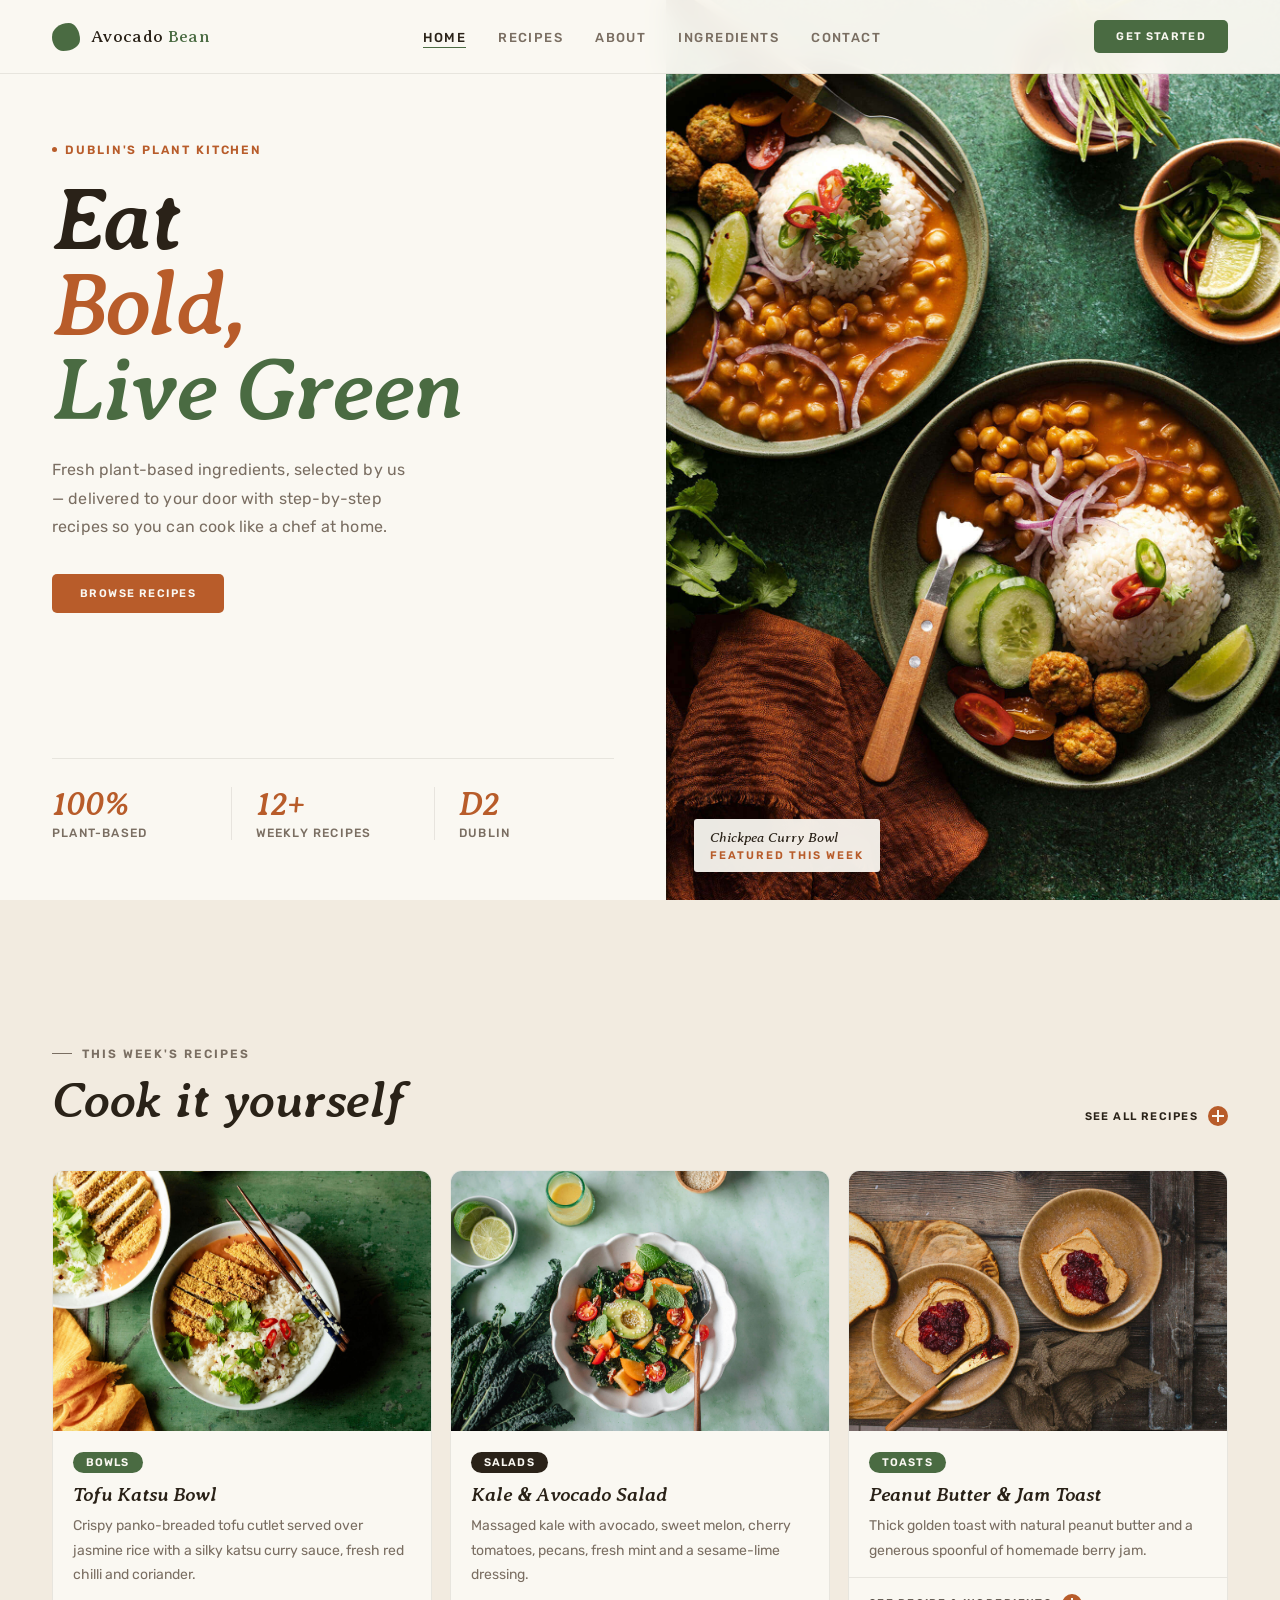
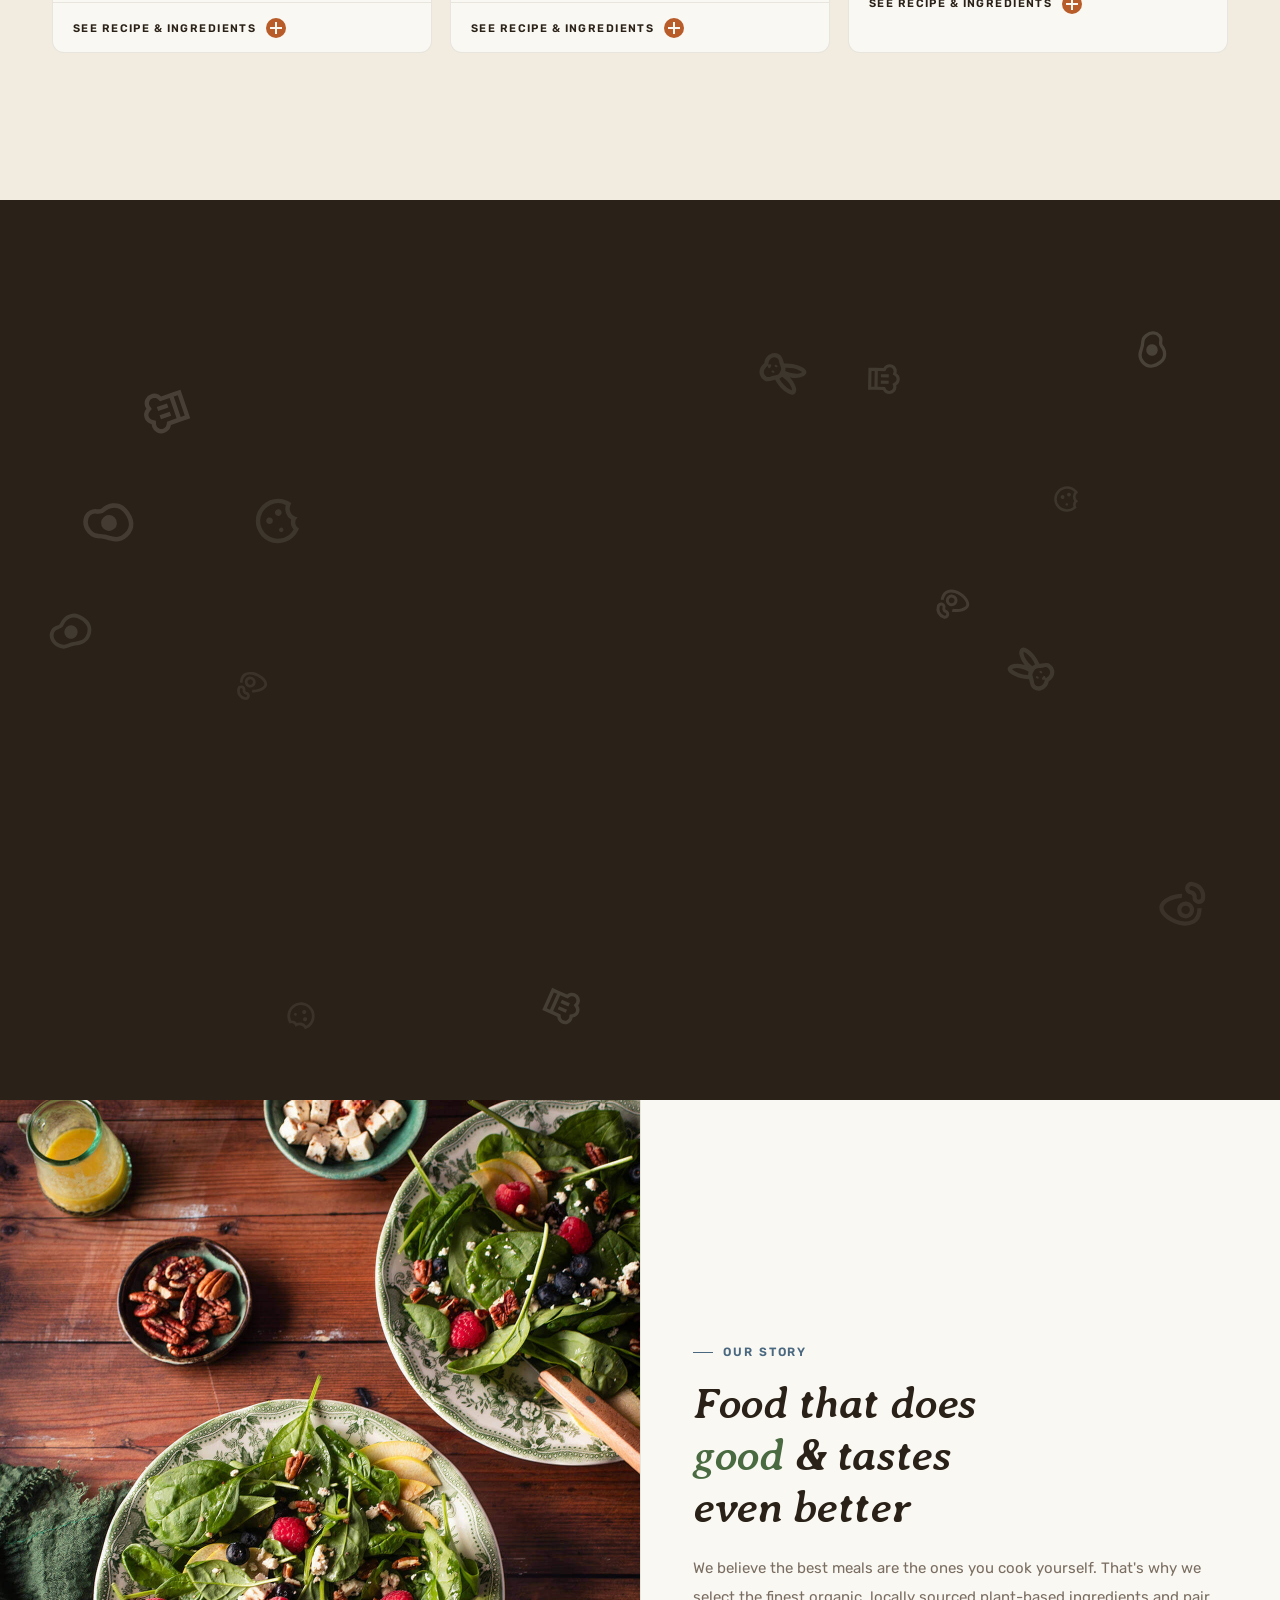
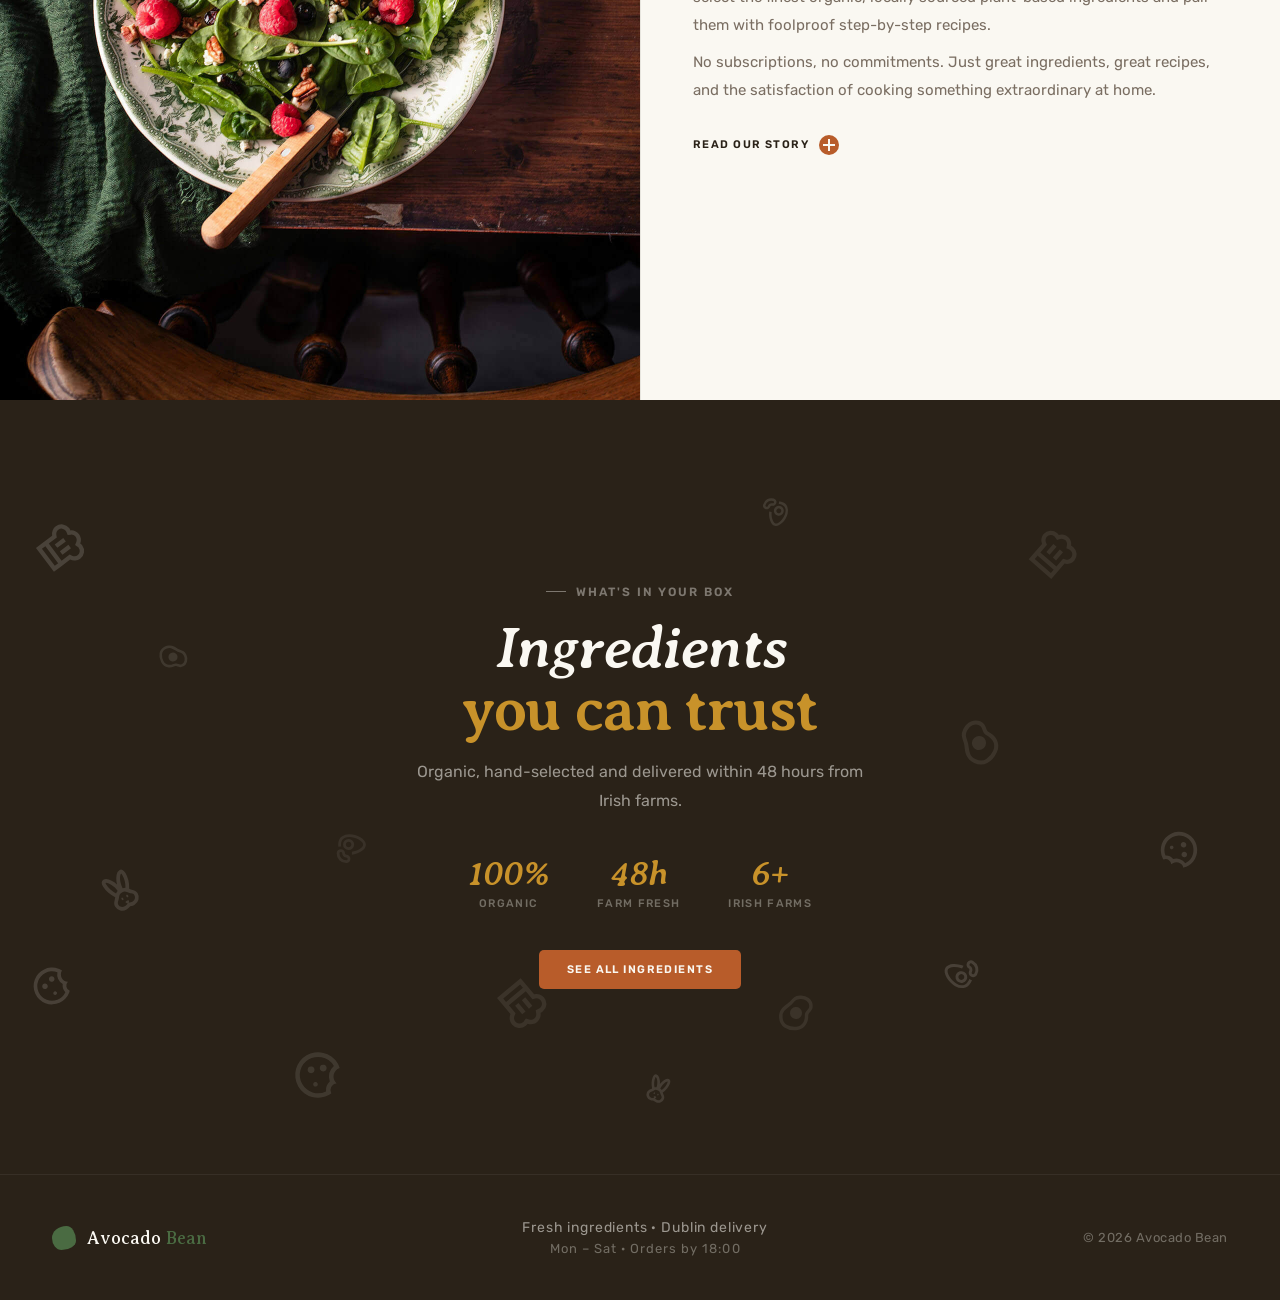
==== index.html @ 30b11cf3 "fix: streamline navigation links by removing button elements for a cleaner layout" ====
<!DOCTYPE html>
<html lang="en">

<head>
    <meta charset="UTF-8">
    <meta name="viewport" content="width=device-width, initial-scale=1.0">

    <!-- =====================================================
       SEO META TAGS
       These help search engines understand what the page is
       about and show the right information in search results.
  ====================================================== -->
    <title>Avocado Bean — Dublin's Plant-Based Kitchen</title>
    <meta name="description"
        content="Fresh plant-based ingredients selected by us, delivered to your door with step-by-step recipes. Cook like a chef at home. Dublin delivery.">
    <meta name="keywords"
        content="vegan ingredients Dublin, plant-based recipes, vegan food delivery Dublin, cook at home vegan">
    <meta name="author" content="Avocado Bean">

    <!-- Open Graph tags control how the page looks when shared on social media -->
    <meta property="og:title" content="Avocado Bean — Dublin's Plant-Based Kitchen">
    <meta property="og:description"
        content="Fresh plant-based ingredients delivered to your door with step-by-step recipes.">
    <meta property="og:image" content="images/ui/og-image.jpg">
    <meta property="og:type" content="website">

    <link rel="preconnect" href="https://fonts.googleapis.com">
    <link rel="preconnect" href="https://fonts.gstatic.com" crossorigin>
    <link
        href="https://fonts.googleapis.com/css2?family=Averia+Serif+Libre:ital,wght@0,300;0,400;0,700;1,300;1,400;1,700&family=Rubik:ital,wght@0,300..900;1,300..900&display=swap"
        rel="stylesheet" media="print" onload="this.media='all'">

    <!-- Link to our external stylesheet -->
    <link rel="stylesheet" href="css/style.css">
    <link rel="stylesheet" href="css/home.css">

    <!-- Favicon — the small icon shown in the browser tab -->
    <link rel="icon" href="images/ui/logo.svg" type="image/svg+xml">
</head>

<body>

    <!-- =====================================================
       NAVIGATION BAR
       position: fixed in CSS keeps it visible at all times.
       JavaScript adds the class "is-scrolled" when the user
       scrolls down, which makes it shrink slightly.
  ====================================================== -->
    <nav class="top-nav" id="main-nav">

        <!-- Logo: leaf icon + brand name -->
        <a href="index.html" class="site-logo" aria-label="Avocado Bean — go to homepage">
            <div class="logo-icon" aria-hidden="true"></div>
            <span class="logo-text">Avocado <span>Bean</span></span>
        </a>

        <!-- Main navigation links -->
        <ul class="nav-menu">
            <li><a href="index.html" class="current-page">Home</a></li>
            <li><a href="pages/recipes.html">Recipes</a></li>
            <li><a href="pages/about.html">About</a></li>
            <li><a href="pages/ingredients.html">Ingredients</a></li>
            <li><a href="pages/contact.html">Contact</a></li>
        </ul>

        <!-- Call-to-action button (desktop only) -->
        <a href="contact.html" class="nav-cta-button">Get Started</a>

        <!-- Hamburger (mobile only) -->
        <button class="nav-hamburger" id="nav-hamburger" aria-label="Toggle navigation" aria-expanded="false">
            <span></span>
            <span></span>
            <span></span>
        </button>

    </nav>


    <!-- =====================================================
       SCROLL DOTS INDICATOR
       Small dots on the right side of the screen showing


     =====================================================
       MAIN SCROLL CONTAINER
       scroll-snap-type in CSS makes each section snap into
       place when the user scrolls. JavaScript listens to
       scroll events on this element (not on window).
  ====================================================== -->
    <main class="page-scroller" id="page-scroller">


        <!-- ===================================================
         SECTION 1 — HERO
         First thing visitors see. Split into two columns:
         left = text content, right = food photograph.
    ==================================================== -->
        <section class="page-section" id="section-hero" aria-label="Hero">

            <!-- Hero two-column grid -->
            <div class="hero-wrapper">

                <!-- LEFT COLUMN — text content -->
                <div class="hero-content">
                    <div>
                        <!-- Small label above the heading -->
                        <p class="hero-eyebrow reveal">
                            <span class="hero-eyebrow-dot" aria-hidden="true"></span>
                            Dublin's Plant Kitchen
                        </p>

                        <!-- Main heading -->
                        <h1 class="hero-heading reveal reveal-delay-1">
                            Eat<br>
                            <span class="word-bold">Bold,</span><br>
                            <span class="word-green">Live Green</span>
                        </h1>

                        <!-- Short description -->
                        <p class="hero-description reveal reveal-delay-2">
                            Fresh plant-based ingredients, selected by us — delivered to your door
                            with step-by-step recipes so you can cook like a chef at home.
                        </p>

                        <!-- Action buttons -->
                        <div class="hero-buttons reveal reveal-delay-3">
                            <a href="recipes.html" class="main-button">Browse recipes</a>
                        </div>
                    </div>

                    <!-- Stats row at the bottom of the hero -->
                    <div class="hero-stats-row reveal reveal-delay-4">
                        <div class="stat-item">
                            <div class="stat-number">100%</div>
                            <div class="stat-label">Plant-based</div>
                        </div>
                        <div class="stat-item">
                            <div class="stat-number">12+</div>
                            <div class="stat-label">Weekly recipes</div>
                        </div>
                        <div class="stat-item">
                            <div class="stat-number">D2</div>
                            <div class="stat-label">Dublin</div>
                        </div>
                    </div>
                </div>

                <!-- RIGHT COLUMN — full-bleed food photo -->
                <div class="hero-photo" aria-hidden="true">
                    <div class="hero-photo-badge">
                        <div class="hero-photo-badge-title">Chickpea Curry Bowl</div>
                        <div class="hero-photo-badge-subtitle">Featured this week</div>
                    </div>
                </div>

            </div>
        </section>


        <!-- ===================================================
         SECTION 2 — RECIPES PREVIEW
    ==================================================== -->
        <section class="page-section" id="section-recipes" aria-label="Recipe previews">
            <div class="recipes-section">

                <div class="recipes-header">
                    <div>
                        <p class="section-label reveal">This week's recipes</p>
                        <h2 class="section-heading reveal reveal-delay-1">Cook it yourself</h2>
                    </div>
                    <a href="pages/recipes.html" class="view-all-link reveal">See all recipes</a>
                </div>

                <div class="recipes-grid">

                    <article class="recipe-card reveal reveal-delay-1">
                        <div class="recipe-card-photo">
                            <img src="images/dishes/img-tofu-katsu.jpg"
                                alt="Tofu katsu with crispy breading, jasmine rice and chilli" loading="lazy">
                        </div>
                        <div class="recipe-card-body">
                            <span class="category-pill green-pill">Bowls</span>
                            <h3 class="recipe-card-title">Tofu Katsu Bowl</h3>
                            <p class="recipe-card-description">Crispy panko-breaded tofu cutlet served over jasmine rice
                                with a silky katsu curry sauce, fresh red chilli and coriander.</p>
                        </div>
                        <div class="recipe-card-footer">
                            <a href="pages/recipes.html" class="see-recipe-link">See recipe &amp; ingredients</a>
                        </div>
                    </article>

                    <article class="recipe-card reveal reveal-delay-2">
                        <div class="recipe-card-photo">
                            <img src="images/dishes/img-kale-avocado-salad.jpg"
                                alt="Kale and avocado salad with cherry tomatoes and lemon vinaigrette" loading="lazy">
                        </div>
                        <div class="recipe-card-body">
                            <span class="category-pill dark-pill">Salads</span>
                            <h3 class="recipe-card-title">Kale & Avocado Salad</h3>
                            <p class="recipe-card-description">Massaged kale with avocado, sweet melon, cherry tomatoes,
                                pecans, fresh mint and a sesame-lime dressing.</p>
                        </div>
                        <div class="recipe-card-footer">
                            <a href="pages/recipes.html" class="see-recipe-link">See recipe &amp; ingredients</a>
                        </div>
                    </article>

                    <article class="recipe-card reveal reveal-delay-3">
                        <div class="recipe-card-photo">
                            <img src="images/dishes/img-peanut-butter-jam-toast.jpg"
                                alt="Peanut butter and jam toast with sliced bananas" loading="lazy">
                        </div>
                        <div class="recipe-card-body">
                            <span class="category-pill green-pill">Toasts</span>
                            <h3 class="recipe-card-title">Peanut Butter & Jam Toast</h3>
                            <p class="recipe-card-description">Thick golden toast with natural peanut butter and a
                                generous spoonful of homemade berry jam.</p>
                        </div>
                        <div class="recipe-card-footer">
                            <a href="pages/recipes.html" class="see-recipe-link">See recipe &amp; ingredients</a>
                        </div>
                    </article>

                </div>
            </div>
        </section>


        <!-- ===================================================
         SECTION 3 — PHILOSOPHY
    ==================================================== -->
        <section class="page-section" id="section-philosophy" aria-label="Our philosophy">
            <div class="philosophy-section">
                <div class="philosophy-inner">

                    <div>
                        <p class="philosophy-label reveal">Our philosophy</p>
                        <h2 class="philosophy-heading reveal reveal-delay-1">
                            Good food starts with a single <em>belief:</em> flavour comes first.
                        </h2>
                    </div>

                    <div class="philosophy-items">
                        <div class="philosophy-item reveal reveal-delay-1">
                            <p class="philosophy-item-number">01</p>
                            <p class="philosophy-item-title">Taste above all</p>
                            <p class="philosophy-item-text">Every recipe we create is tested until it earns a place on
                                the menu. Plant-based or not, if it doesn't taste exceptional, it doesn't ship.</p>
                        </div>
                        <div class="philosophy-item reveal reveal-delay-2">
                            <p class="philosophy-item-number">02</p>
                            <p class="philosophy-item-title">Rooted in Ireland</p>
                            <p class="philosophy-item-text">We source from Irish suppliers and deliver ingredients
                                pre-measured to your door. Less travel, less waste, better quality in every box.</p>
                        </div>
                        <div class="philosophy-item reveal reveal-delay-3">
                            <p class="philosophy-item-number">03</p>
                            <p class="philosophy-item-title">Made for real kitchens</p>
                            <p class="philosophy-item-text">Our recipes are written for home cooks, not chefs. Clear
                                steps, everyday equipment — dinner on the table in under 30 minutes.</p>
                        </div>
                    </div>

                </div>
            </div>
        </section>


        <!-- ===================================================
         SECTION 4 — ABOUT
    ==================================================== -->
        <section class="page-section" id="section-about" aria-label="About us">
            <div class="story-preview-section">
                <div class="story-preview-photo" role="img" aria-label="Our story — fresh plant-based ingredients">
                </div>
                <div class="story-preview-text">
                    <p class="story-preview-label reveal">Our story</p>
                    <h2 class="story-preview-heading reveal reveal-delay-1">
                        Food that does<br>
                        <span>good</span> &amp; tastes<br>
                        even better
                    </h2>
                    <p class="story-preview-paragraph reveal reveal-delay-2">
                        We believe the best meals are the ones you cook yourself. That's why we select
                        the finest organic, locally sourced plant-based ingredients and pair them with
                        foolproof step-by-step recipes.
                    </p>
                    <p class="story-preview-paragraph reveal reveal-delay-3">
                        No subscriptions, no commitments. Just great ingredients, great recipes,
                        and the satisfaction of cooking something extraordinary at home.
                    </p>
                    <a href="pages/about.html" class="story-preview-link reveal reveal-delay-4">
                        Read our story
                    </a>
                </div>
            </div>
        </section>


        <!-- ===================================================
         SECTION 5 — INGREDIENTS PREVIEW + FOOTER
    ==================================================== -->
        <section class="page-section" id="section-ingredients" aria-label="Our ingredients">
            <div class="ingredients-cta-preview">

                <div class="ingredients-cta-inner">

                    <!-- Heading block -->
                    <div class="ingredients-cta-heading-block">
                        <p class="ingredients-cta-label">What's in your box</p>
                        <h2 class="ingredients-cta-heading">Ingredients<br><em>you can trust</em></h2>
                        <p class="ingredients-cta-description">
                            Organic, hand-selected and delivered within 48 hours from Irish farms.
                        </p>
                    </div>

                    <!-- Stats row -->
                    <div class="ingredients-cta-stats">
                        <div class="ingredients-stat">
                            <span class="ingredients-stat-number">100%</span>
                            <span class="ingredients-stat-label">Organic</span>
                        </div>
                        <div class="ingredients-stat">
                            <span class="ingredients-stat-number">48h</span>
                            <span class="ingredients-stat-label">Farm fresh</span>
                        </div>
                        <div class="ingredients-stat">
                            <span class="ingredients-stat-number">6+</span>
                            <span class="ingredients-stat-label">Irish farms</span>
                        </div>
                    </div>

                    <!-- CTA -->
                    <a href="pages/ingredients.html" class="main-button">See all ingredients</a>

                </div>

            </div>

            <footer class="site-footer">
                <div class="footer-logo-wrap">
                    <div class="footer-logo-icon" aria-hidden="true"></div>
                    <span class="footer-logo-text">Avocado <span>Bean</span></span>
                </div>
                <div class="footer-middle">
                    <p class="footer-address">Fresh ingredients · Dublin delivery</p>
                    <p class="footer-hours">Mon – Sat · Orders by 18:00</p>
                </div>
                <div class="footer-right">
                    <p class="footer-copyright">© 2026 Avocado Bean</p>
                </div>
            </footer>

        </section>

    </main><!-- end page-scroller -->

    <!-- JavaScript file — placed at end of body so HTML loads first -->
    <script src="js/main.js"></script>

</body>

</html>
---- css/style.css ----
/* =============================================================
   AVOCADO BEAN — style.css
   Global styles shared across ALL pages.
   Includes: fonts, variables, reset, nav, footer, buttons,
   pills, reveal animations, and shared responsive rules.
   ============================================================= */

/* =============================================================
   FONTS
   - Averia Serif Libre: headings and titles
   - Rubik: body text, nav links, buttons
   ============================================================= */


/* =============================================================
   COLOUR PALETTE
   ============================================================= */
:root {
  --orange: #b85c2a;
  --green: #4a6b42;
  --yellow: #c8922a;
  --blue: #4a6880;
  --cream: #f2ebe0;
  --white: #faf8f2;
  --dark: #2a2218;
  --grey: #7a6e62;
  --line-colour: rgba(42, 34, 24, 0.09);
  --card-shadow: 0 20px 60px rgba(42, 34, 24, 0.10);
}

/* =============================================================
   RESET
   ============================================================= */
*,
*::before,
*::after {
  margin: 0;
  padding: 0;
  box-sizing: border-box;
}

html {
  scroll-behavior: smooth;
  overflow-x: hidden;
}

body {
  font-family: 'Rubik', sans-serif;
  font-weight: 400;
  background: var(--cream);
  color: var(--dark);
  -webkit-font-smoothing: antialiased;
  overflow-x: hidden;
}

img {
  display: block;
  max-width: 100%;
}

a {
  text-decoration: none;
  color: inherit;
}

button {
  cursor: pointer;
  font-family: 'Rubik', sans-serif;
}

/* =============================================================
   PAGE SCROLLER — used by index.html scroll-snap layout
   ============================================================= */
.page-scroller {
  overflow-y: auto;
  scroll-behavior: smooth;
}

.page-section {
  min-height: 100vh;
  display: flex;
  flex-direction: column;
  position: relative;
}


/* =============================================================
   NAVIGATION BAR
   ============================================================= */
.nav-hamburger {
  display: none;
}

.top-nav {
  position: fixed;
  top: 0;
  left: 0;
  right: 0;
  z-index: 1000;
  display: flex;
  justify-content: space-between;
  align-items: center;
  padding: 20px 52px;
  background: rgba(250, 248, 242, 0.95);
  backdrop-filter: blur(12px);
  -webkit-backdrop-filter: blur(12px);
  border-bottom: 1px solid var(--line-colour);
  transition: padding 0.3s ease, box-shadow 0.3s ease;
}

.top-nav.is-scrolled {
  padding: 14px 52px;
  box-shadow: 0 2px 24px rgba(42, 34, 24, 0.07);
}

.site-logo {
  display: flex;
  align-items: center;
  gap: 11px;
}

.logo-icon {
  width: 28px;
  height: 28px;
  background: var(--green);
  border-radius: 60% 40% 60% 40% / 50% 60% 40% 50%;
  flex-shrink: 0;
  transition: transform 0.3s ease;
}

.site-logo:hover .logo-icon {
  transform: rotate(-8deg) scale(1.05);
}

.logo-text {
  font-family: 'Averia Serif Libre', serif;
  font-size: 17px;
  font-weight: 400;
  color: var(--dark);
  letter-spacing: 0.02em;
}

.logo-text span {
  color: var(--green);
}

.nav-menu {
  display: flex;
  gap: 32px;
  list-style: none;
}

.nav-menu a {
  font-size: 13px;
  letter-spacing: 0.11em;
  text-transform: uppercase;
  color: var(--grey);
  font-weight: 500;
  transition: color 0.2s;
  position: relative;
}

.nav-menu a::after {
  content: '';
  position: absolute;
  bottom: -3px;
  left: 0;
  right: 0;
  height: 1px;
  background: var(--green);
  transform: scaleX(0);
  transition: transform 0.25s ease;
}

.nav-menu a:hover {
  color: var(--dark);
}

.nav-menu a:hover::after,
.nav-menu a.current-page::after {
  transform: scaleX(1);
}

.nav-menu a.current-page {
  color: var(--dark);
}

.nav-cta-button {
  font-size: 11px;
  letter-spacing: 0.12em;
  text-transform: uppercase;
  padding: 10px 22px;
  background: var(--green);
  color: var(--white);
  border: none;
  border-radius: 5px;
  font-weight: 600;
  transition: background 0.2s, transform 0.15s;
}

.nav-cta-button:hover {
  background: var(--orange);
  transform: translateY(-1px);
}

/* =============================================================
   SHARED SECTION HEADING STYLES
   ============================================================= */
.section-label {
  font-size: 12px;
  letter-spacing: 0.16em;
  text-transform: uppercase;
  color: var(--grey);
  font-weight: 600;
  margin-bottom: 12px;
  display: flex;
  align-items: center;
  gap: 10px;
}

.section-label::before {
  content: '';
  display: block;
  width: 20px;
  height: 1px;
  background: var(--grey);
}

.section-heading {
  font-family: 'Averia Serif Libre', serif;
  font-style: italic;
  font-weight: 700;
  font-size: clamp(36px, 4vw, 52px);
  color: var(--dark);
  line-height: 1.05;
  letter-spacing: -0.01em;
}

/* =============================================================
   CATEGORY PILLS / BADGES
   ============================================================= */
.category-pill {
  display: inline-block;
  font-size: 11px;
  letter-spacing: 0.10em;
  text-transform: uppercase;
  color: var(--white);
  padding: 4px 13px;
  border-radius: 20px;
  font-weight: 600;
}

.green-pill {
  background: var(--green);
}

.orange-pill {
  background: var(--orange);
}

.yellow-pill {
  background: var(--yellow);
}

.blue-pill {
  background: var(--blue);
}

.dark-pill {
  background: var(--dark);
}

/* =============================================================
   BUTTONS
   ============================================================= */
.main-button {
  padding: 13px 28px;
  background: var(--orange);
  color: var(--white);
  font-size: 11px;
  letter-spacing: 0.13em;
  text-transform: uppercase;
  border: none;
  border-radius: 5px;
  font-weight: 600;
  display: inline-block;
  transition: background 0.2s, transform 0.15s;
}

.main-button:hover {
  background: #9e4a1e;
  transform: translateY(-1px);
}

.outline-button {
  padding: 12px 24px;
  background: transparent;
  color: var(--white);
  font-size: 11px;
  letter-spacing: 0.13em;
  text-transform: uppercase;
  border: 1.5px solid rgba(250, 248, 242, 0.7);
  border-radius: 5px;
  font-weight: 600;
  display: inline-block;
  transition: all 0.2s;
}

.outline-button:hover {
  background: rgba(250, 248, 242, 0.12);
  border-color: var(--white);
}

/* =============================================================
   FOOTER
   ============================================================= */
.site-footer {
  background: var(--dark);
  color: var(--white);
  padding: 44px 52px;
  display: flex;
  justify-content: space-between;
  align-items: center;
  border-top: 1px solid rgba(250, 248, 242, 0.06);
}

.footer-logo-wrap {
  display: flex;
  align-items: center;
  gap: 11px;
}

.footer-logo-icon {
  width: 24px;
  height: 24px;
  background: var(--green);
  border-radius: 60% 40% 60% 40% / 50% 60% 40% 50%;
  flex-shrink: 0;
}

.footer-logo-text {
  font-family: 'Averia Serif Libre', serif;
  font-size: 18px;
  font-weight: 400;
  color: var(--white);
}

.footer-logo-text span {
  color: var(--green);
}

.footer-middle {
  text-align: center;
}

.footer-address {
  font-size: 14px;
  color: rgba(250, 248, 242, 0.55);
  letter-spacing: 0.06em;
  margin-bottom: 5px;
}

.footer-hours {
  font-size: 13px;
  color: rgba(250, 248, 242, 0.35);
  letter-spacing: 0.08em;
}

.footer-right {
  text-align: right;
}

.footer-copyright {
  font-size: 13px;
  color: rgba(250, 248, 242, 0.35);
  letter-spacing: 0.04em;
}


/* =============================================================
   REVEAL ANIMATIONS
   ============================================================= */
.reveal {
  opacity: 0;
  transform: translateY(30px);
  transition: opacity 0.7s ease,
    transform 0.7s cubic-bezier(0.25, 0.46, 0.45, 0.94);
}

.reveal.is-visible {
  opacity: 1;
  transform: translateY(0);
}

.reveal-delay-1 {
  transition-delay: 0.1s;
}

.reveal-delay-2 {
  transition-delay: 0.2s;
}

.reveal-delay-3 {
  transition-delay: 0.3s;
}

.reveal-delay-4 {
  transition-delay: 0.4s;
}

/* =============================================================
   RESPONSIVE — MOBILE (shared rules)
   ============================================================= */
@media (max-width: 900px) {

  .top-nav {
    padding: 16px 24px;
  }

  .nav-menu {
    display: none;
  }

  .nav-cta-button {
    display: none;
  }

  .nav-hamburger {
    display: flex;
    flex-direction: column;
    gap: 5px;
    cursor: pointer;
    background: none;
    border: none;
    padding: 4px;
  }

  .nav-hamburger span {
    display: block;
    width: 22px;
    height: 2px;
    background: var(--dark);
    border-radius: 2px;
    transition: all 0.25s ease;
  }

  .nav-hamburger.is-open span:nth-child(1) {
    transform: rotate(45deg) translate(5px, 5px);
  }

  .nav-hamburger.is-open span:nth-child(2) {
    opacity: 0;
  }

  .nav-hamburger.is-open span:nth-child(3) {
    transform: rotate(-45deg) translate(5px, -5px);
  }

  .nav-menu.is-open {
    display: flex;
    flex-direction: column;
    position: fixed;
    top: 57px;
    left: 0;
    right: 0;
    background: rgba(250, 248, 242, 0.98);
    backdrop-filter: blur(12px);
    padding: 16px 24px 24px;
    gap: 4px;
    border-bottom: 1px solid var(--line-colour);
    z-index: 999;
  }

  .nav-menu.is-open a {
    font-size: 14px;
    padding: 12px 0;
    border-bottom: 1px solid var(--line-colour);
    display: block;
  }

  .nav-menu.is-open li:last-child a {
    border-bottom: none;
  }

  .site-footer {
    flex-direction: column;
    gap: 24px;
    text-align: center;
    padding: 36px 24px;
  }
}
---- css/home.css ----
/* =============================================================
   AVOCADO BEAN — home.css
   Styles specific to index.html only.
   Requires: css/style.css
   ============================================================= */


/* =============================================================
   HERO SECTION
   ============================================================= */
.hero-wrapper {
  display: grid;
  grid-template-columns: 52% 48%;
  flex: 1;
  background: var(--white);
}

.hero-content {
  padding: calc(68px + 69px) 52px 60px;
  display: flex;
  flex-direction: column;
  justify-content: space-between;
}

.hero-eyebrow {
  display: inline-flex;
  align-items: center;
  gap: 8px;
  font-size: 12px;
  letter-spacing: 0.16em;
  text-transform: uppercase;
  color: var(--orange);
  font-weight: 600;
}

.hero-eyebrow-dot {
  width: 5px;
  height: 5px;
  border-radius: 50%;
  background: var(--orange);
  flex-shrink: 0;
}

.hero-heading {
  font-family: 'Averia Serif Libre', serif;
  font-style: italic;
  font-size: clamp(56px, 7vw, 92px);
  line-height: 0.95;
  color: var(--dark);
  font-weight: 700;
  margin-top: 20px;
  letter-spacing: -0.02em;
}

.hero-heading .word-bold {
  color: var(--orange);
}

.hero-heading .word-green {
  color: var(--green);
}

.hero-description {
  font-size: 16px;
  line-height: 1.8;
  color: var(--grey);
  font-weight: 400;
  max-width: 360px;
  margin-top: 24px;
  letter-spacing: 0.01em;
}

.hero-buttons {
  display: flex;
  gap: 16px;
  align-items: center;
  margin-top: 32px;
}

.hero-stats-row {
  display: flex;
  border-top: 1px solid var(--line-colour);
  margin-top: 40px;
  padding-top: 28px;
}

.stat-item {
  flex: 1;
}

.stat-item:not(:last-child) {
  padding-right: 24px;
  border-right: 1px solid var(--line-colour);
}

.stat-item:not(:first-child) {
  padding-left: 24px;
}

.stat-number {
  font-family: 'Averia Serif Libre', serif;
  font-style: italic;
  font-size: 34px;
  color: var(--orange);
  line-height: 1;
  font-weight: 700;
}

.stat-label {
  font-size: 12px;
  letter-spacing: 0.10em;
  text-transform: uppercase;
  color: var(--grey);
  margin-top: 5px;
  font-weight: 500;
}

.hero-photo {
  background: url('../images/dishes/img-hero.jpg') center / cover;
  position: relative;
}

.hero-photo-badge {
  position: absolute;
  bottom: 28px;
  left: 28px;
  background: rgba(250, 248, 242, 0.94);
  backdrop-filter: blur(8px);
  padding: 10px 16px;
  border-radius: 3px;
}

.hero-photo-badge-title {
  font-family: 'Averia Serif Libre', serif;
  font-style: italic;
  font-size: 14px;
  color: var(--dark);
  font-weight: 400;
}

.hero-photo-badge-subtitle {
  font-size: 11px;
  letter-spacing: 0.18em;
  text-transform: uppercase;
  color: var(--orange);
  margin-top: 3px;
  font-weight: 600;
}


/* =============================================================
   RECIPES PREVIEW SECTION
   ============================================================= */
.recipes-section {
  background: var(--cream);
  flex: 1;
  display: flex;
  flex-direction: column;
  justify-content: center;
  padding: 80px 52px;
}

.recipes-header {
  display: flex;
  justify-content: space-between;
  align-items: flex-end;
  margin-bottom: 44px;
}

.view-all-link {
  font-size: 11px;
  letter-spacing: 0.13em;
  text-transform: uppercase;
  color: var(--dark);
  font-weight: 600;
  text-decoration: none;
  display: inline-flex;
  align-items: center;
  gap: 10px;
  transition: color 0.2s;
}

.view-all-link::after {
  content: '';
  display: inline-block;
  width: 20px;
  height: 20px;
  flex-shrink: 0;
  border-radius: 50%;
  background-color: var(--orange);
  background-image: url("data:image/svg+xml,%3Csvg xmlns='http://www.w3.org/2000/svg' viewBox='0 0 20 20'%3E%3Crect x='9' y='4' width='2' height='12' fill='%23faf8f2'/%3E%3Crect x='4' y='9' width='12' height='2' fill='%23faf8f2'/%3E%3C/svg%3E");
  background-size: contain;
  background-repeat: no-repeat;
  transition: transform 0.2s ease;
}

.view-all-link:hover::after {
  transform: rotate(90deg) scale(1.1);
}

.recipes-grid {
  display: grid;
  grid-template-columns: repeat(3, 1fr);
  gap: 18px;
}

.recipe-card {
  background: var(--white);
  border-radius: 12px;
  overflow: hidden;
  cursor: pointer;
  border: 1px solid var(--line-colour);
}


.recipe-card-photo {
  height: 260px;
  overflow: hidden;
}

.recipe-card-photo img {
  width: 100%;
  height: 100%;
  object-fit: cover;
  object-position: center;
}


.recipe-card-body {
  padding: 20px 20px 0;
}

.recipe-card-title {
  font-family: 'Averia Serif Libre', serif;
  font-style: italic;
  font-size: 20px;
  color: var(--dark);
  margin: 10px 0 7px;
  line-height: 1.2;
  font-weight: 700;
}

.recipe-card-description {
  font-size: 14px;
  line-height: 1.75;
  color: var(--grey);
  font-weight: 400;
}

.recipe-card-footer {
  padding: 14px 20px;
  margin-top: 14px;
  border-top: 1px solid var(--line-colour);
}

.see-recipe-link {
  font-size: 11px;
  letter-spacing: 0.13em;
  text-transform: uppercase;
  color: var(--dark);
  font-weight: 600;
  text-decoration: none;
  display: inline-flex;
  align-items: center;
  gap: 10px;
  transition: color 0.2s;
}

.see-recipe-link::after {
  content: '';
  display: inline-block;
  width: 20px;
  height: 20px;
  flex-shrink: 0;
  border-radius: 50%;
  background-color: var(--orange);
  background-image: url("data:image/svg+xml,%3Csvg xmlns='http://www.w3.org/2000/svg' viewBox='0 0 20 20'%3E%3Crect x='9' y='4' width='2' height='12' fill='%23faf8f2'/%3E%3Crect x='4' y='9' width='12' height='2' fill='%23faf8f2'/%3E%3C/svg%3E");
  background-size: contain;
  background-repeat: no-repeat;
  transition: transform 0.2s ease;
}

.see-recipe-link:hover::after {
  transform: rotate(90deg) scale(1.1);
}


/* =============================================================
   PHILOSOPHY SECTION
   ============================================================= */
.philosophy-section {
  background: var(--dark);
  flex: 1;
  display: flex;
  align-items: center;
  padding: 80px 52px;
  position: relative;
  isolation: isolate;
}

.philosophy-inner {
  display: grid;
  grid-template-columns: 1fr 1fr;
  gap: 80px;
  align-items: center;
  width: 100%;
  position: relative;
  z-index: 1;
}

.philosophy-label {
  font-size: 12px;
  letter-spacing: 0.16em;
  text-transform: uppercase;
  color: rgba(250, 248, 242, 0.5);
  font-weight: 600;
  margin-bottom: 18px;
  display: flex;
  align-items: center;
  gap: 10px;
}

.philosophy-label::before {
  content: '';
  display: block;
  width: 20px;
  height: 1px;
  background: rgba(250, 248, 242, 0.5);
}

.philosophy-heading {
  font-family: 'Averia Serif Libre', serif;
  font-style: italic;
  font-size: clamp(40px, 4.5vw, 62px);
  font-weight: 700;
  color: var(--white);
  line-height: 1.05;
  letter-spacing: -0.02em;
}

.philosophy-heading em {
  color: var(--yellow);
  font-style: normal;
}

.philosophy-items {
  display: flex;
  flex-direction: column;
}


.philosophy-item {
  padding: 24px 0;
  border-top: 1px solid rgba(250, 248, 242, 0.1);
}

.philosophy-item-number {
  font-size: 12px;
  letter-spacing: 0.12em;
  color: rgba(250, 248, 242, 0.4);
  font-weight: 600;
  margin-bottom: 8px;
}

.philosophy-item-title {
  font-family: 'Averia Serif Libre', serif;
  font-size: 20px;
  font-weight: 400;
  color: var(--white);
  margin-bottom: 8px;
}

.philosophy-item-text {
  font-size: 15px;
  line-height: 1.8;
  color: rgba(250, 248, 242, 0.7);
  font-weight: 400;
}

.philosophy-item:last-child {
  border-bottom: 1px solid rgba(250, 248, 242, 0.1);
}

/* =============================================================
   ABOUT PREVIEW SECTION
   ============================================================= */
.story-preview-section {
  display: grid;
  grid-template-columns: 1fr 1fr;
  flex: 1;
  background: var(--white);
}

.story-preview-photo {
  background: url('../images/dishes/img-story.jpg') center / cover;
}

.story-preview-text {
  padding: 80px 52px;
  display: flex;
  flex-direction: column;
  justify-content: center;
  border-left: 1px solid var(--line-colour);
}

.story-preview-label {
  font-size: 12px;
  letter-spacing: 0.16em;
  text-transform: uppercase;
  color: var(--blue);
  margin-bottom: 18px;
  font-weight: 600;
  display: flex;
  align-items: center;
  gap: 10px;
}

.story-preview-label::before {
  content: '';
  display: block;
  width: 20px;
  height: 1px;
  background: var(--blue);
}

.story-preview-heading {
  font-family: 'Averia Serif Libre', serif;
  font-style: italic;
  font-size: clamp(34px, 3.5vw, 48px);
  color: var(--dark);
  line-height: 1.15;
  margin-bottom: 22px;
  font-weight: 700;
  letter-spacing: -0.01em;
}

.story-preview-heading span {
  color: var(--green);
}

.story-preview-paragraph {
  font-size: 15px;
  line-height: 1.9;
  color: var(--grey);
  font-weight: 400;
  margin-bottom: 8px;
}

.story-preview-link {
  display: inline-flex;
  align-items: center;
  gap: 10px;
  font-size: 11px;
  letter-spacing: 0.13em;
  text-transform: uppercase;
  color: var(--dark);
  margin-top: 22px;
  width: fit-content;
  font-weight: 600;
  text-decoration: none;
  transition: color 0.2s;
}

.story-preview-link::after {
  content: '';
  display: inline-block;
  width: 20px;
  height: 20px;
  flex-shrink: 0;
  border-radius: 50%;
  background-color: var(--orange);
  background-image: url("data:image/svg+xml,%3Csvg xmlns='http://www.w3.org/2000/svg' viewBox='0 0 20 20'%3E%3Crect x='9' y='4' width='2' height='12' fill='%23faf8f2'/%3E%3Crect x='4' y='9' width='12' height='2' fill='%23faf8f2'/%3E%3C/svg%3E");
  background-size: contain;
  background-repeat: no-repeat;
  transition: transform 0.2s ease;
}

.story-preview-link:hover::after {
  transform: rotate(90deg) scale(1.1);
}


/* =============================================================
   INGREDIENTS PREVIEW SECTION — design C (centred)
   ============================================================= */
.ingredients-cta-preview {
  background: var(--dark);
  flex: 1;
  display: flex;
  flex-direction: column;
  justify-content: center;
  align-items: center;
  padding: 80px 52px;
  position: relative;
  isolation: isolate;
  text-align: center;
}

.ingredients-cta-inner {
  display: flex;
  flex-direction: column;
  align-items: center;
  gap: 40px;
  position: relative;
  z-index: 1;
  max-width: 640px;
  width: 100%;
}

.ingredients-cta-heading-block {
  display: flex;
  flex-direction: column;
  align-items: center;
  gap: 16px;
}

.ingredients-cta-label {
  font-size: 12px;
  letter-spacing: 0.16em;
  text-transform: uppercase;
  color: rgba(250, 248, 242, 0.4);
  font-weight: 600;
  display: flex;
  align-items: center;
  gap: 10px;
}

.ingredients-cta-label::before {
  content: '';
  display: block;
  width: 20px;
  height: 1px;
  background: rgba(250, 248, 242, 0.4);
}

.ingredients-cta-heading {
  font-family: 'Averia Serif Libre', serif;
  font-style: italic;
  font-size: clamp(40px, 5vw, 60px);
  font-weight: 700;
  color: var(--white);
  letter-spacing: -0.02em;
  line-height: 1.05;
  margin: 0;
}

.ingredients-cta-heading em {
  color: var(--yellow);
  font-style: normal;
}

.ingredients-cta-description {
  font-size: 16px;
  line-height: 1.8;
  color: rgba(250, 248, 242, 0.55);
  font-weight: 400;
  margin: 0;
  max-width: 480px;
}

.ingredients-cta-stats {
  display: flex;
  gap: 48px;
  align-items: center;
}

.ingredients-stat {
  display: flex;
  flex-direction: column;
  align-items: center;
  gap: 6px;
}

.ingredients-stat-number {
  font-family: 'Averia Serif Libre', serif;
  font-style: italic;
  font-size: 36px;
  font-weight: 700;
  color: var(--yellow);
  line-height: 1;
}

.ingredients-stat-label {
  font-size: 11px;
  letter-spacing: 0.12em;
  text-transform: uppercase;
  color: rgba(250, 248, 242, 0.35);
  font-weight: 500;
}

/* =============================================================
   RESPONSIVE — MOBILE
   ============================================================= */
@media (max-width: 900px) {

  .hero-wrapper {
    grid-template-columns: 1fr;
  }

  .hero-photo {
    display: block;
    height: 260px;
    width: 100%;
  }

  .hero-content {
    padding: 100px 24px 40px;
  }

  .hero-heading {
    font-size: clamp(44px, 10vw, 64px);
  }

  .recipes-section {
    padding: 56px 24px;
  }

  .recipes-grid {
    grid-template-columns: 1fr;
    gap: 14px;
  }

  .philosophy-inner {
    grid-template-columns: 1fr;
    gap: 40px;
  }

  .philosophy-section {
    padding: 56px 24px;
  }

  .story-preview-section {
    grid-template-columns: 1fr;
  }

  .story-preview-photo {
    min-height: 240px;
  }

  .story-preview-text {
    padding: 56px 24px;
  }

  .ingredients-cta-preview {
    padding: 56px 24px;
  }

  .ingredients-cta-stats {
    gap: 28px;
  }

  .ingredients-stat-number {
    font-size: 28px;
  }
}
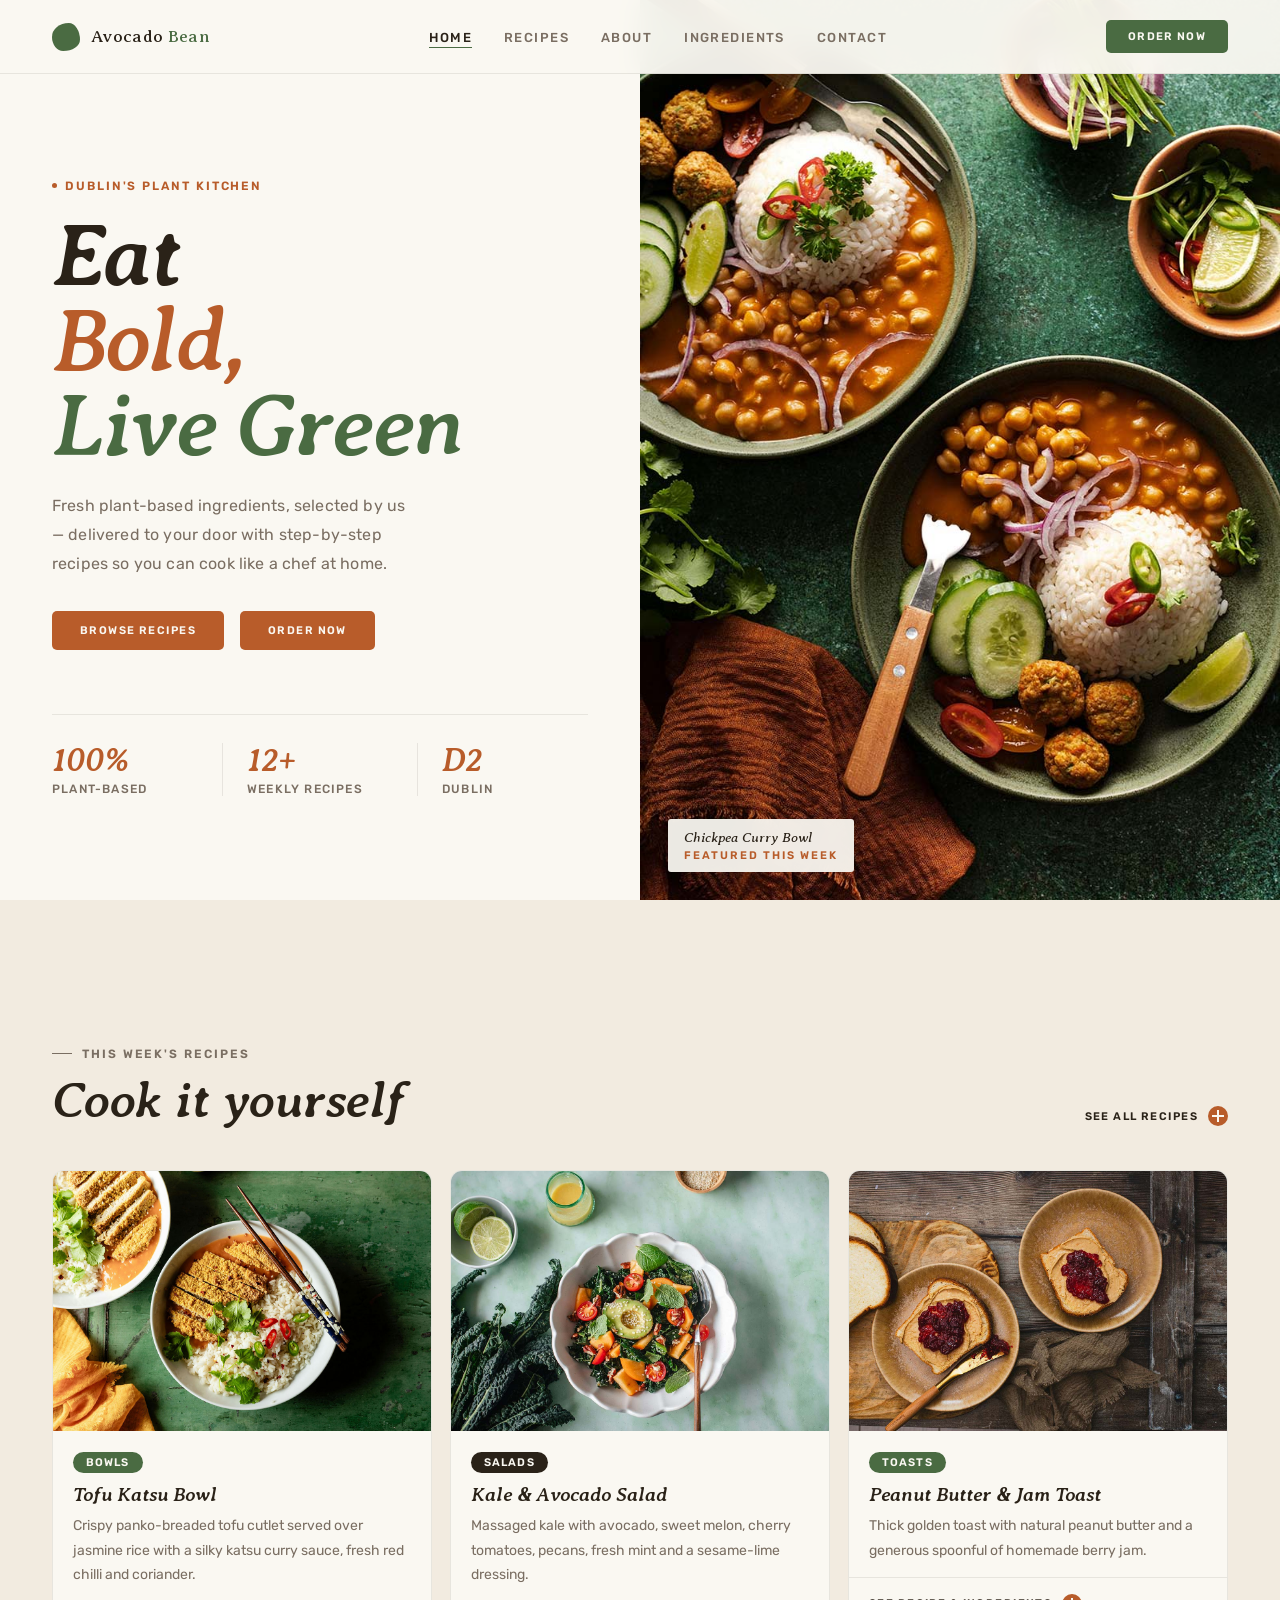
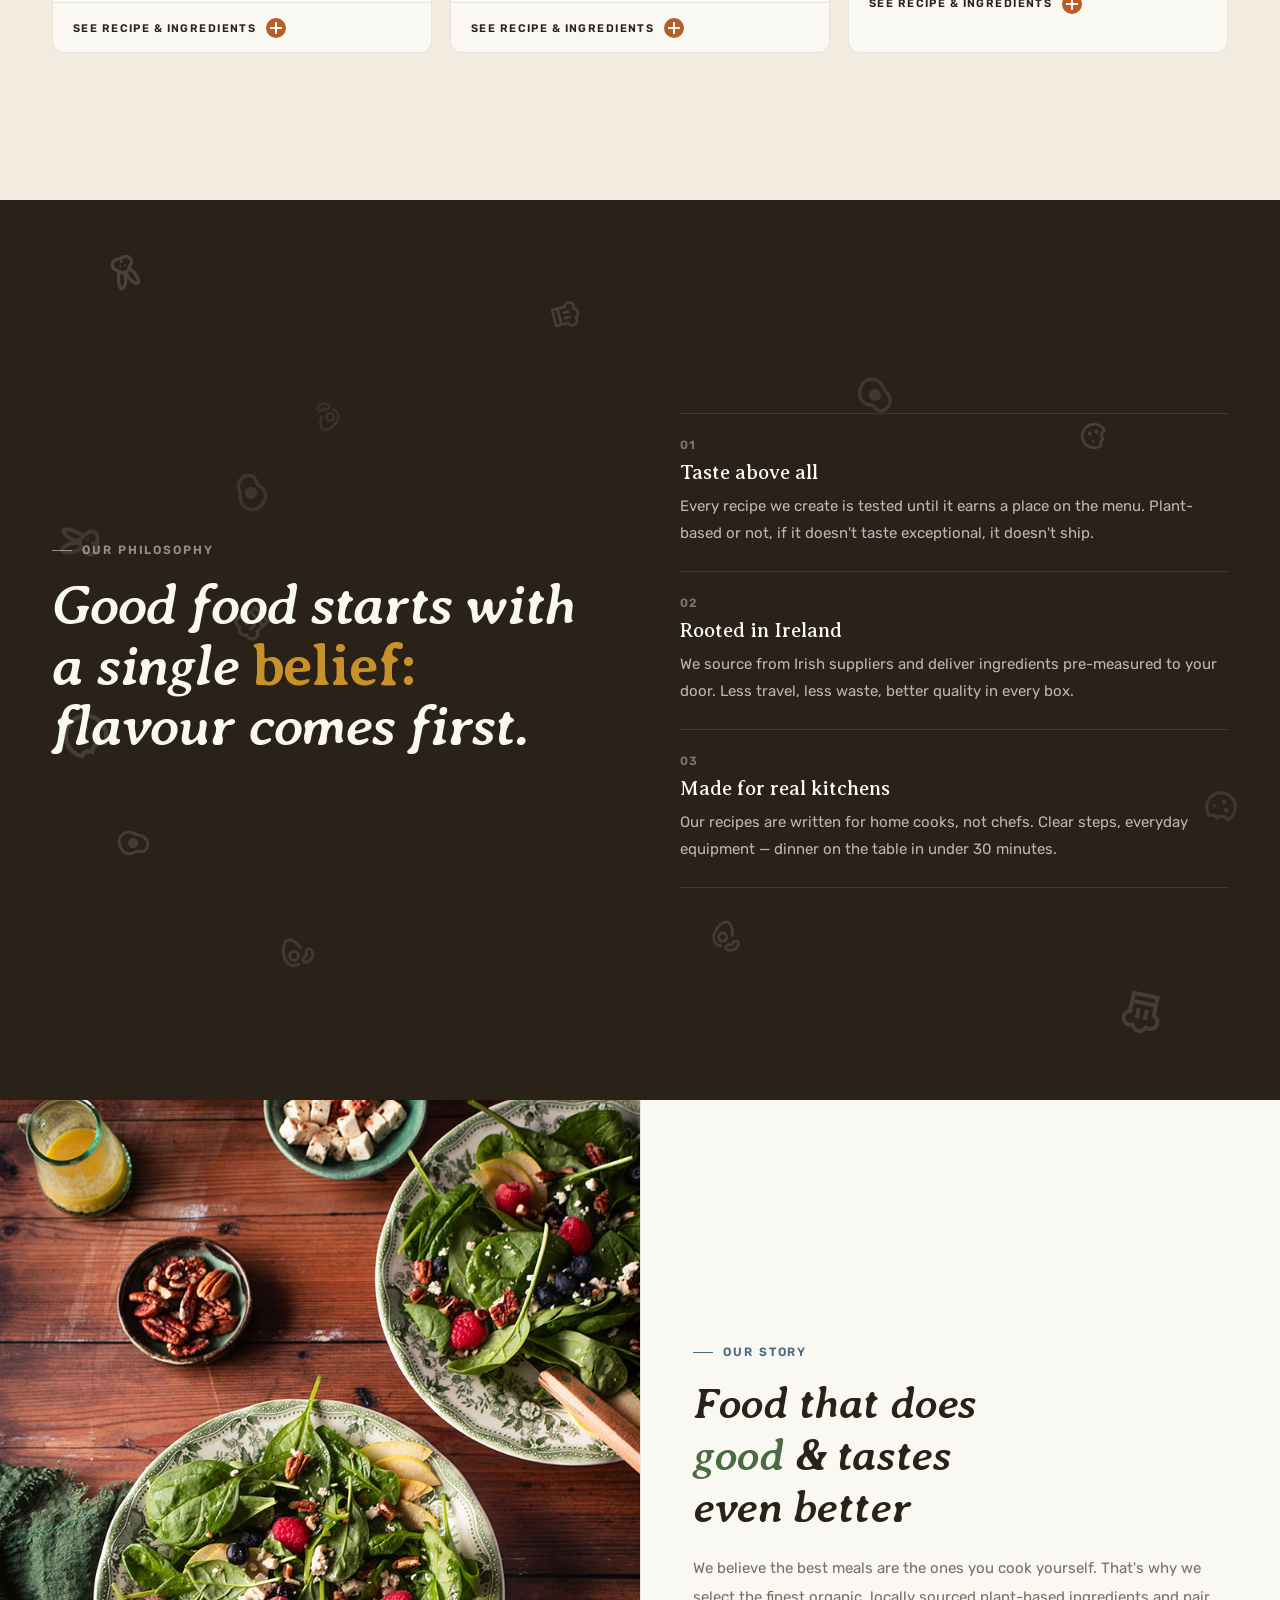
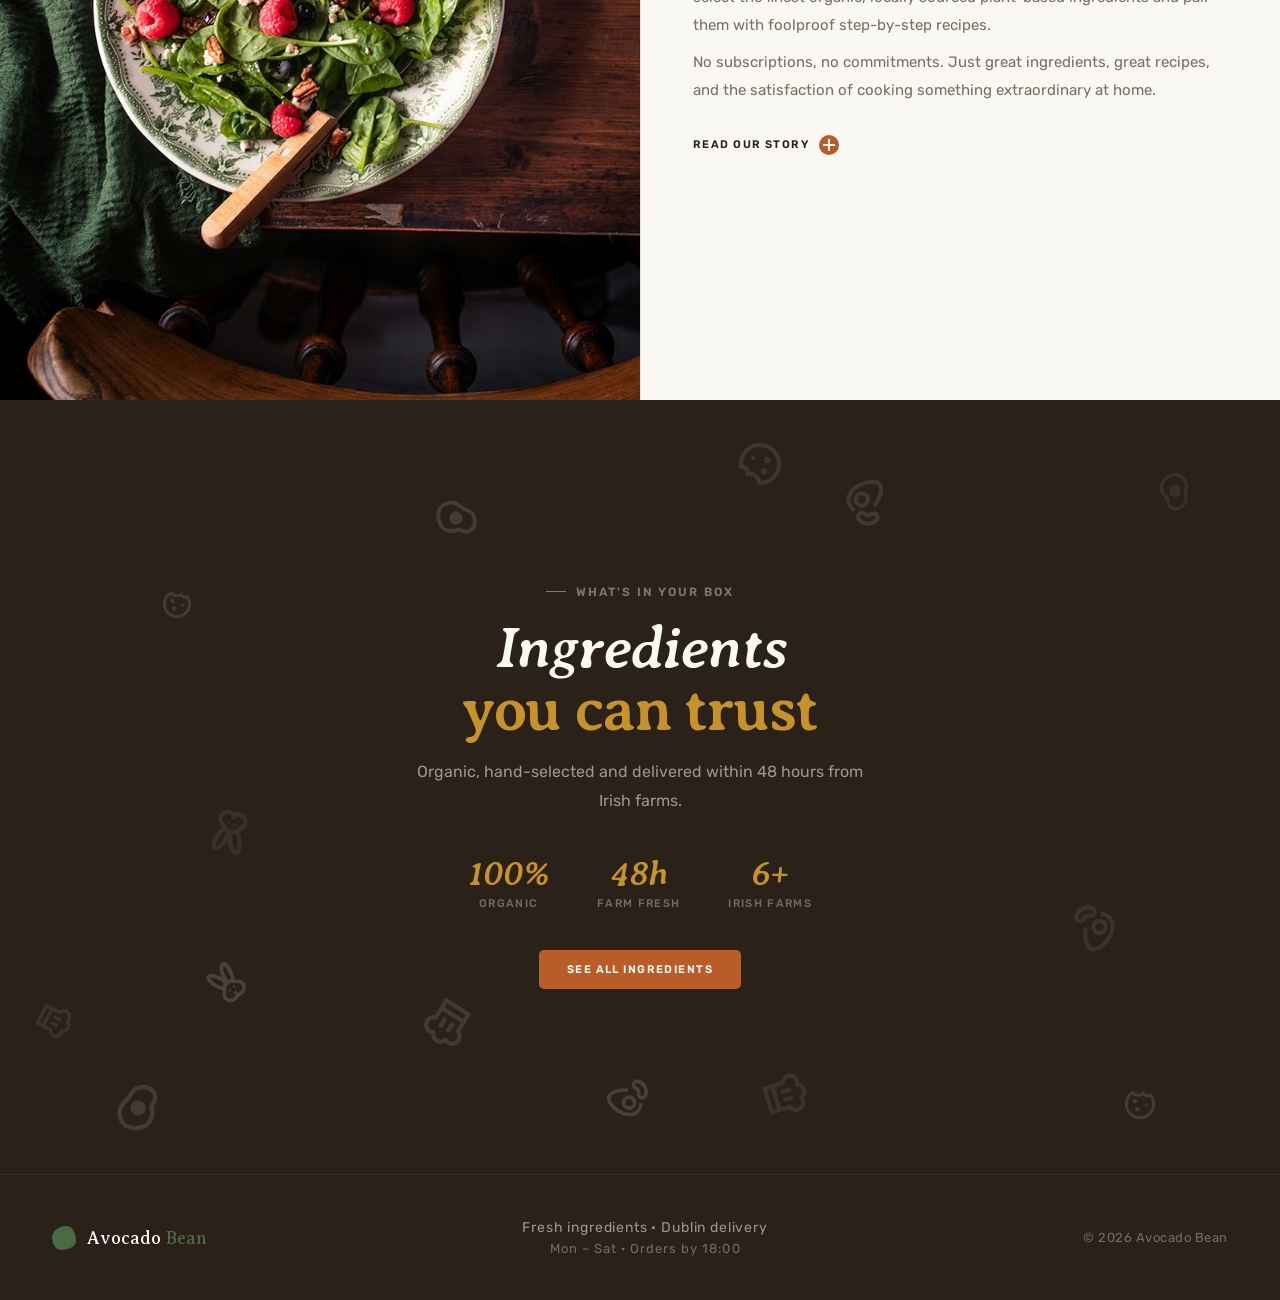
==== commit 691a5c5e: "feat: update navigation and add order page" ====
--- a/index.html
+++ b/index.html
@@ -64,7 +64,7 @@
         </ul>
 
         <!-- Call-to-action button (desktop only) -->
-        <a href="contact.html" class="nav-cta-button">Get Started</a>
+        <a href="order.html" class="nav-cta-button">Order Now</a>
 
         <!-- Hamburger (mobile only) -->
         <button class="nav-hamburger" id="nav-hamburger" aria-label="Toggle navigation" aria-expanded="false">
@@ -125,6 +125,7 @@
                         <!-- Action buttons -->
                         <div class="hero-buttons reveal reveal-delay-3">
                             <a href="recipes.html" class="main-button">Browse recipes</a>
+                            <a href="order.html" class="main-button">Order Now</a>
                         </div>
                     </div>
 
--- a/css/home.css
+++ b/css/home.css
@@ -10,16 +10,17 @@
    ============================================================= */
 .hero-wrapper {
   display: grid;
-  grid-template-columns: 52% 48%;
+  grid-template-columns: 1fr 1fr;
   flex: 1;
   background: var(--white);
 }
 
 .hero-content {
-  padding: calc(68px + 69px) 52px 60px;
-  display: flex;
-  flex-direction: column;
-  justify-content: space-between;
+  padding: calc(69px + 72px) 52px 72px;
+  display: flex;
+  flex-direction: column;
+  justify-content: center;
+  gap: 24px;
 }
 
 .hero-eyebrow {
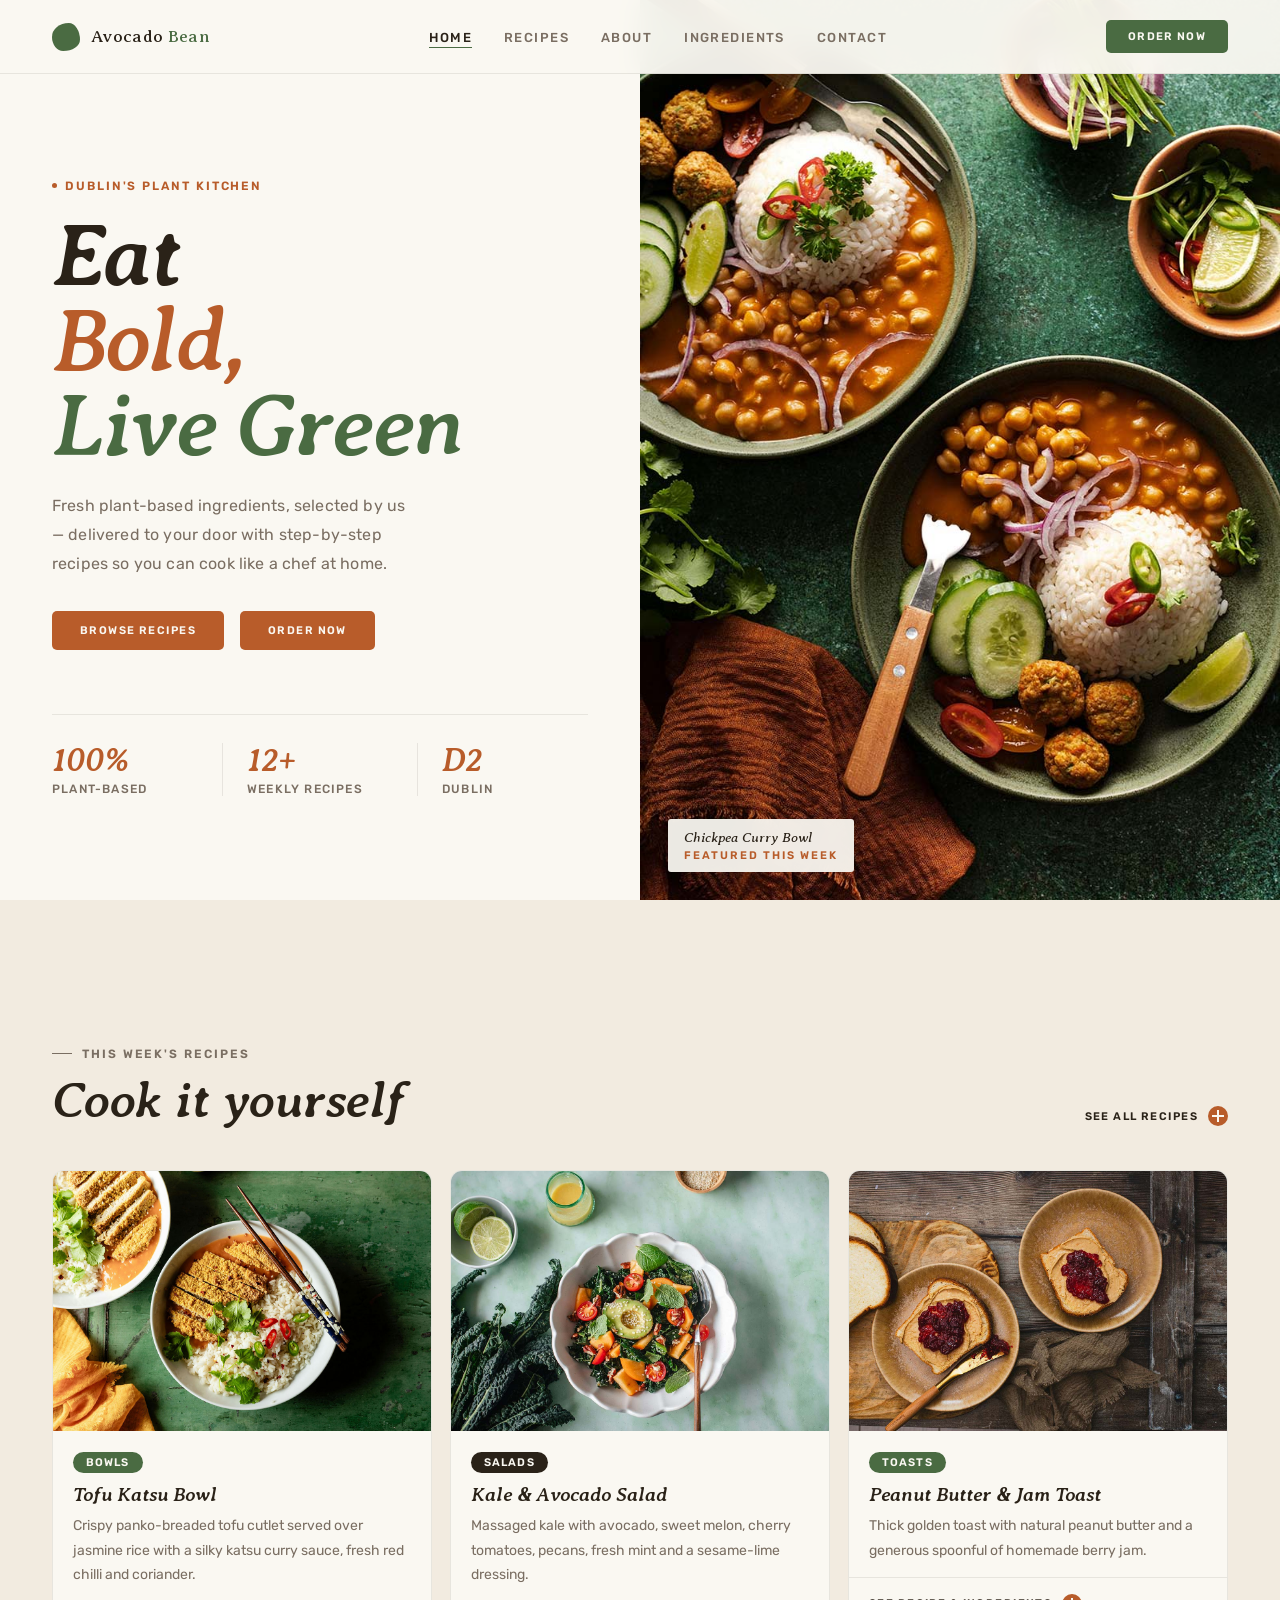
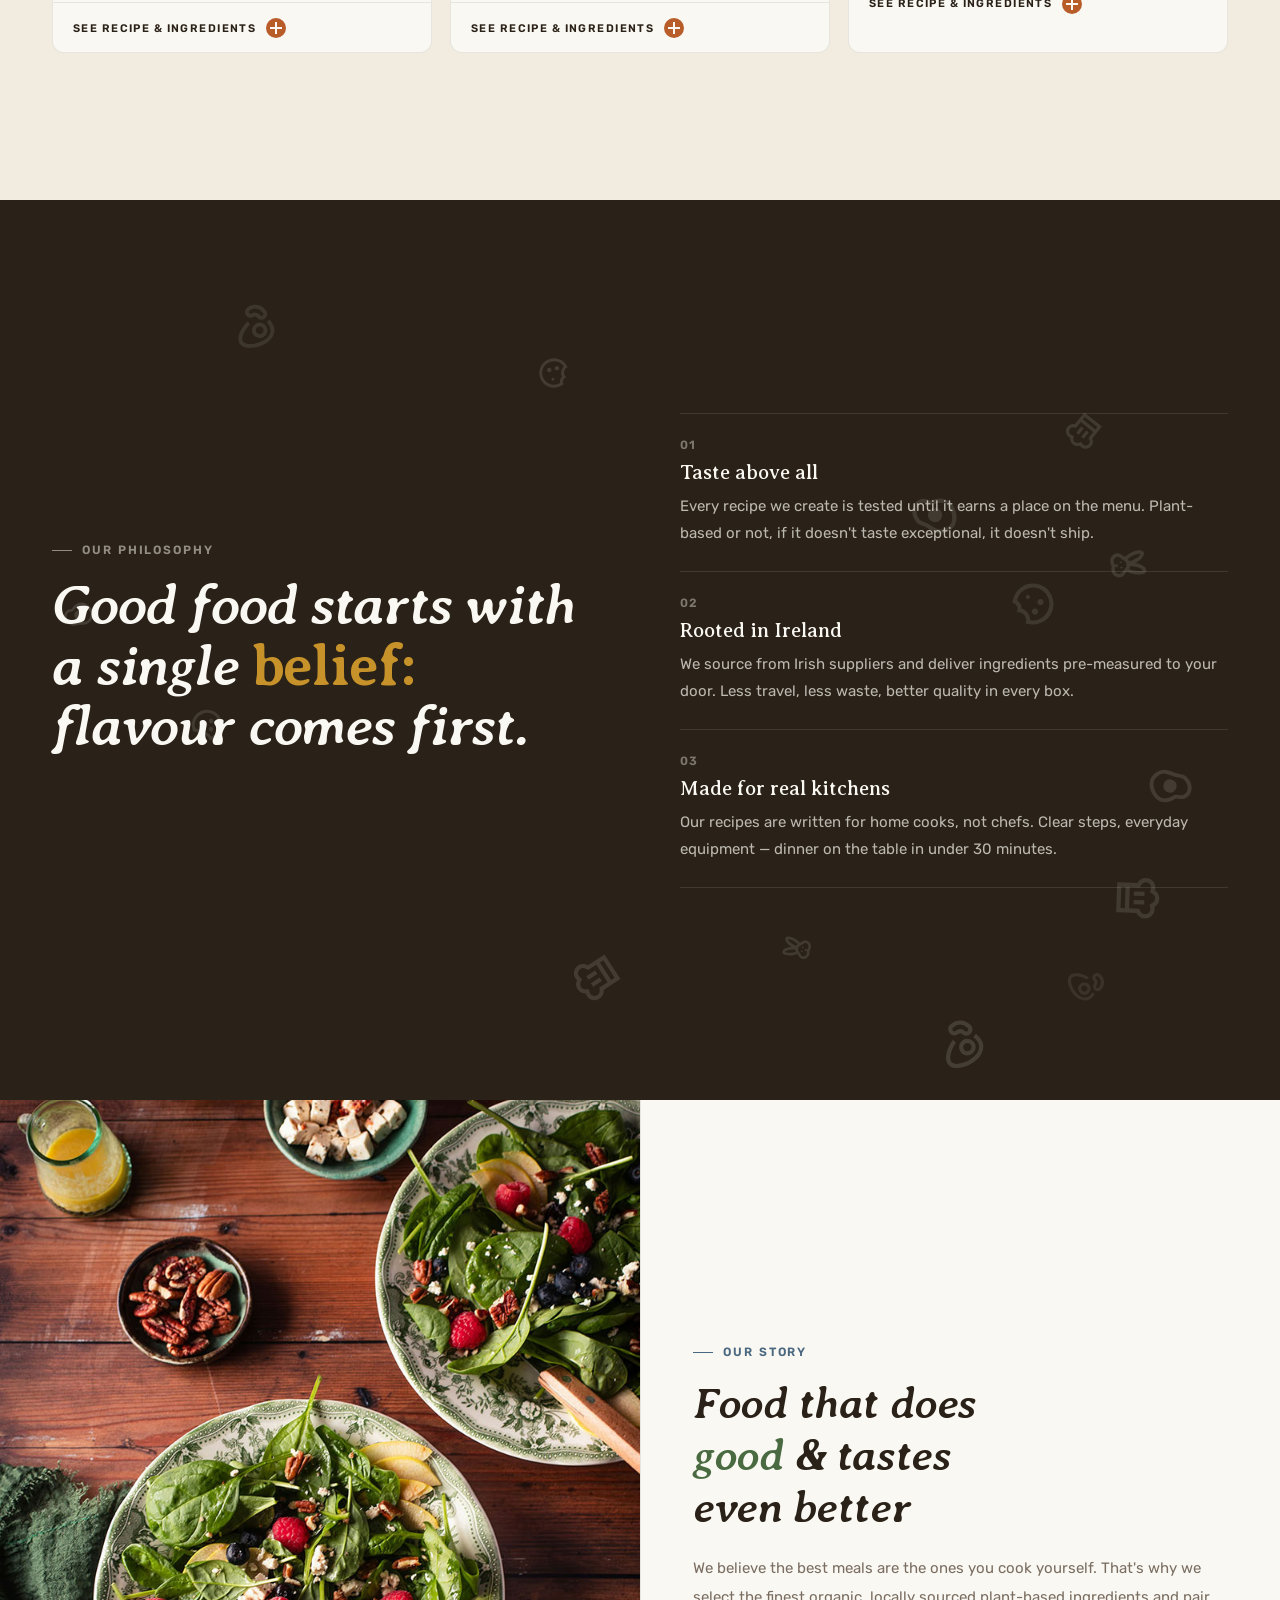
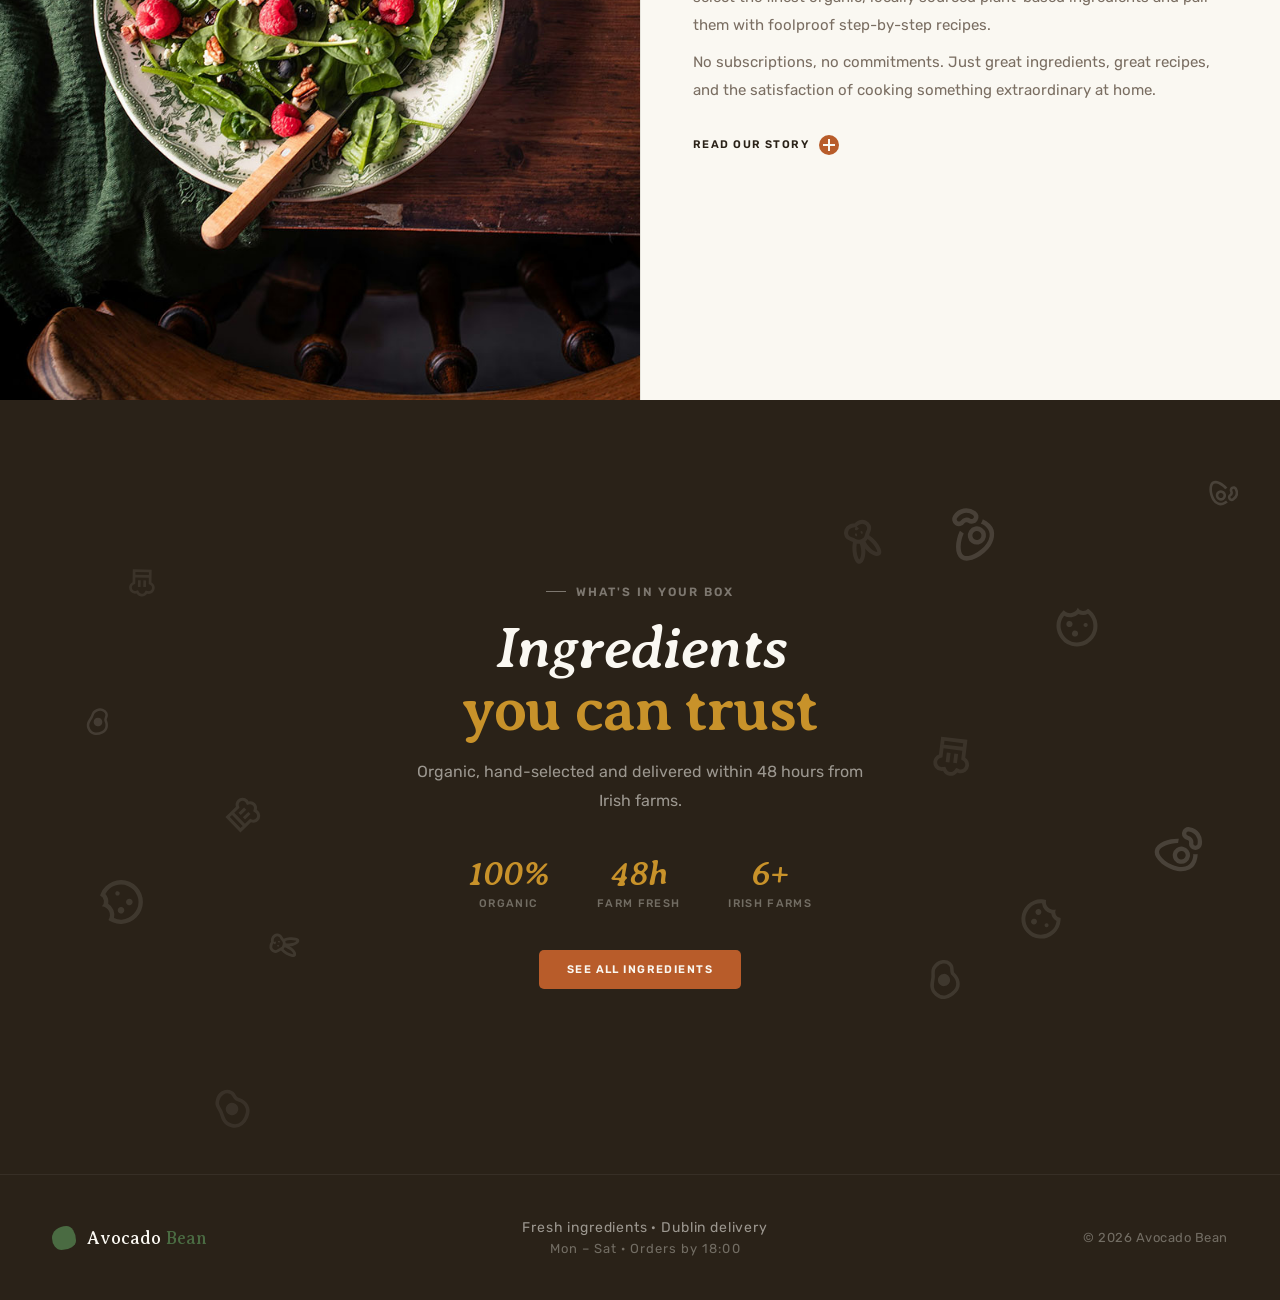
==== commit 559aafa9: "feat: add animated story stats section with jQuery functionality" ====
--- a/index.html
+++ b/index.html
@@ -124,8 +124,8 @@
 
                         <!-- Action buttons -->
                         <div class="hero-buttons reveal reveal-delay-3">
-                            <a href="recipes.html" class="main-button">Browse recipes</a>
-                            <a href="order.html" class="main-button">Order Now</a>
+                            <a href="pages/recipes.html" class="main-button">Browse recipes</a>
+                            <a href="pages/order.html" class="main-button">Order Now</a>
                         </div>
                     </div>
 
--- a/css/home.css
+++ b/css/home.css
@@ -599,13 +599,11 @@
   }
 
   .hero-photo {
-    display: block;
-    height: 260px;
-    width: 100%;
+    display: none;
   }
 
   .hero-content {
-    padding: 100px 24px 40px;
+    padding: calc(57px + 48px) 24px 48px;
   }
 
   .hero-heading {
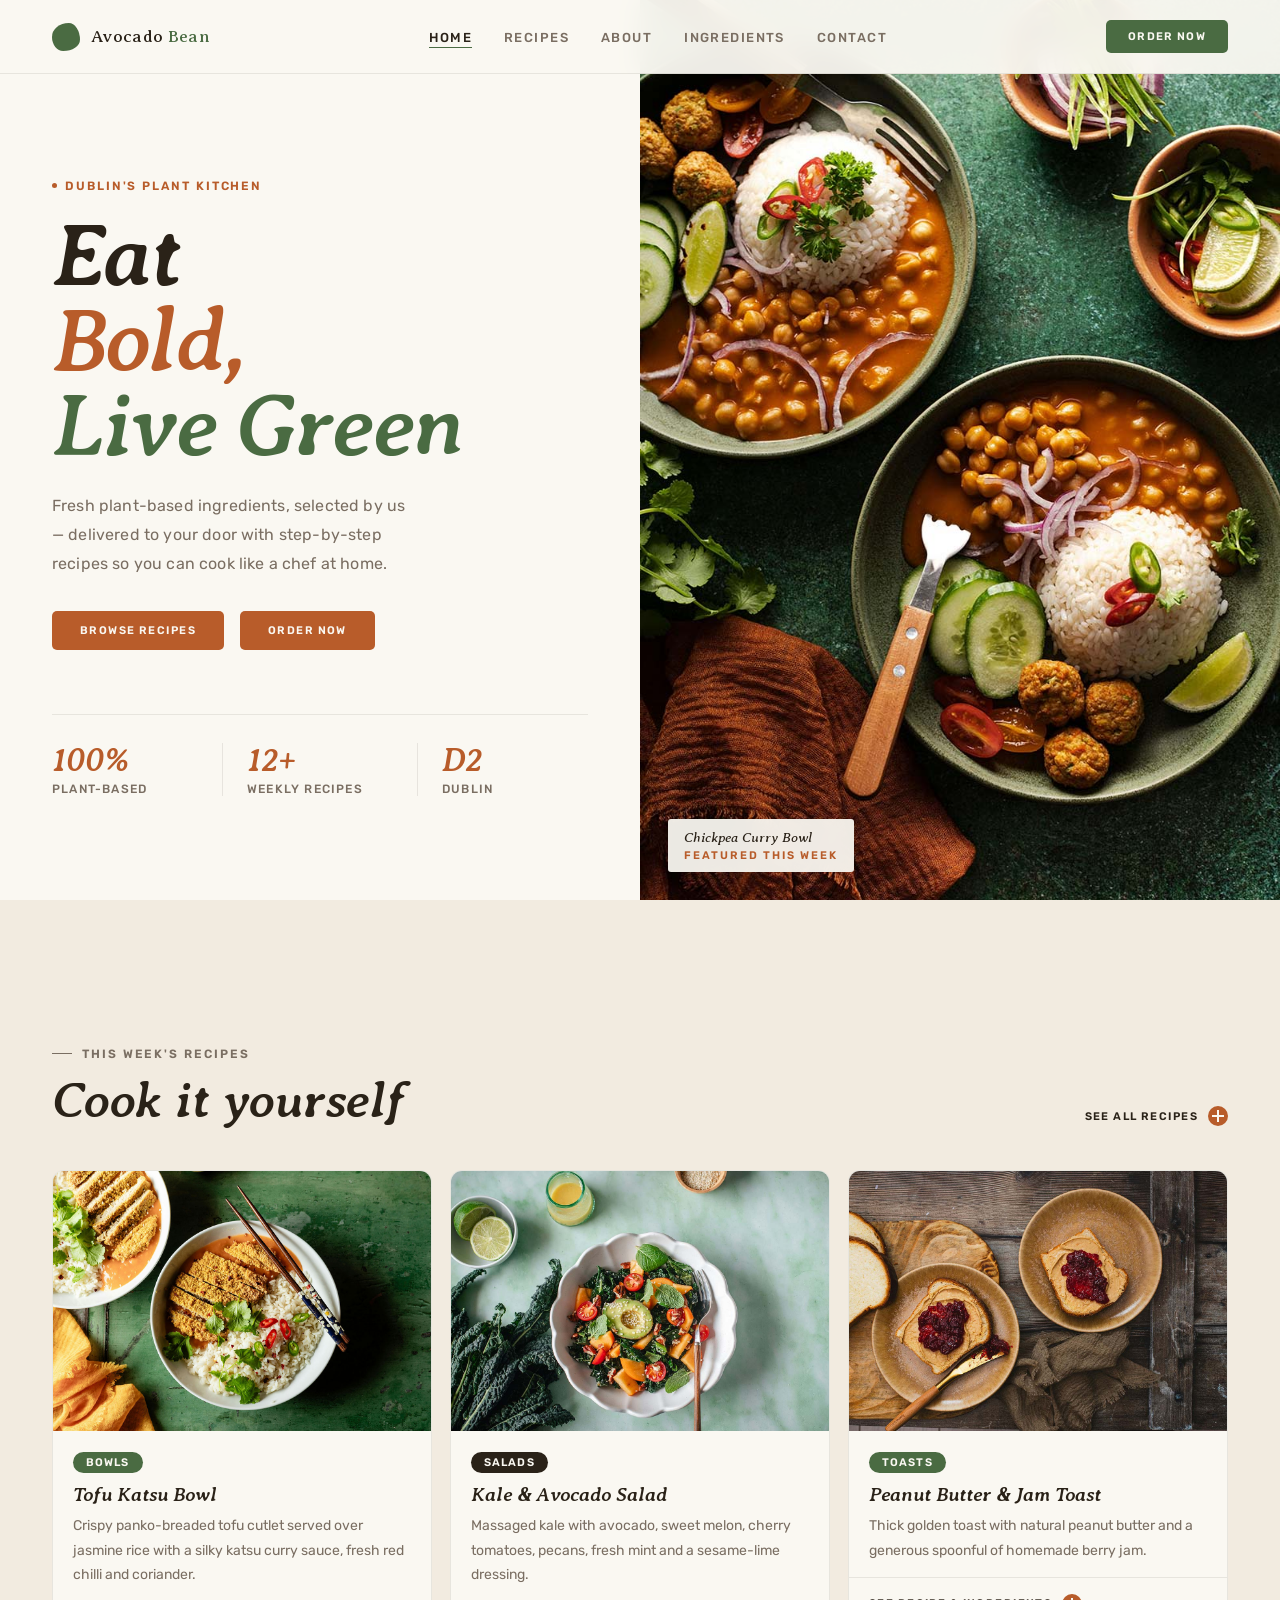
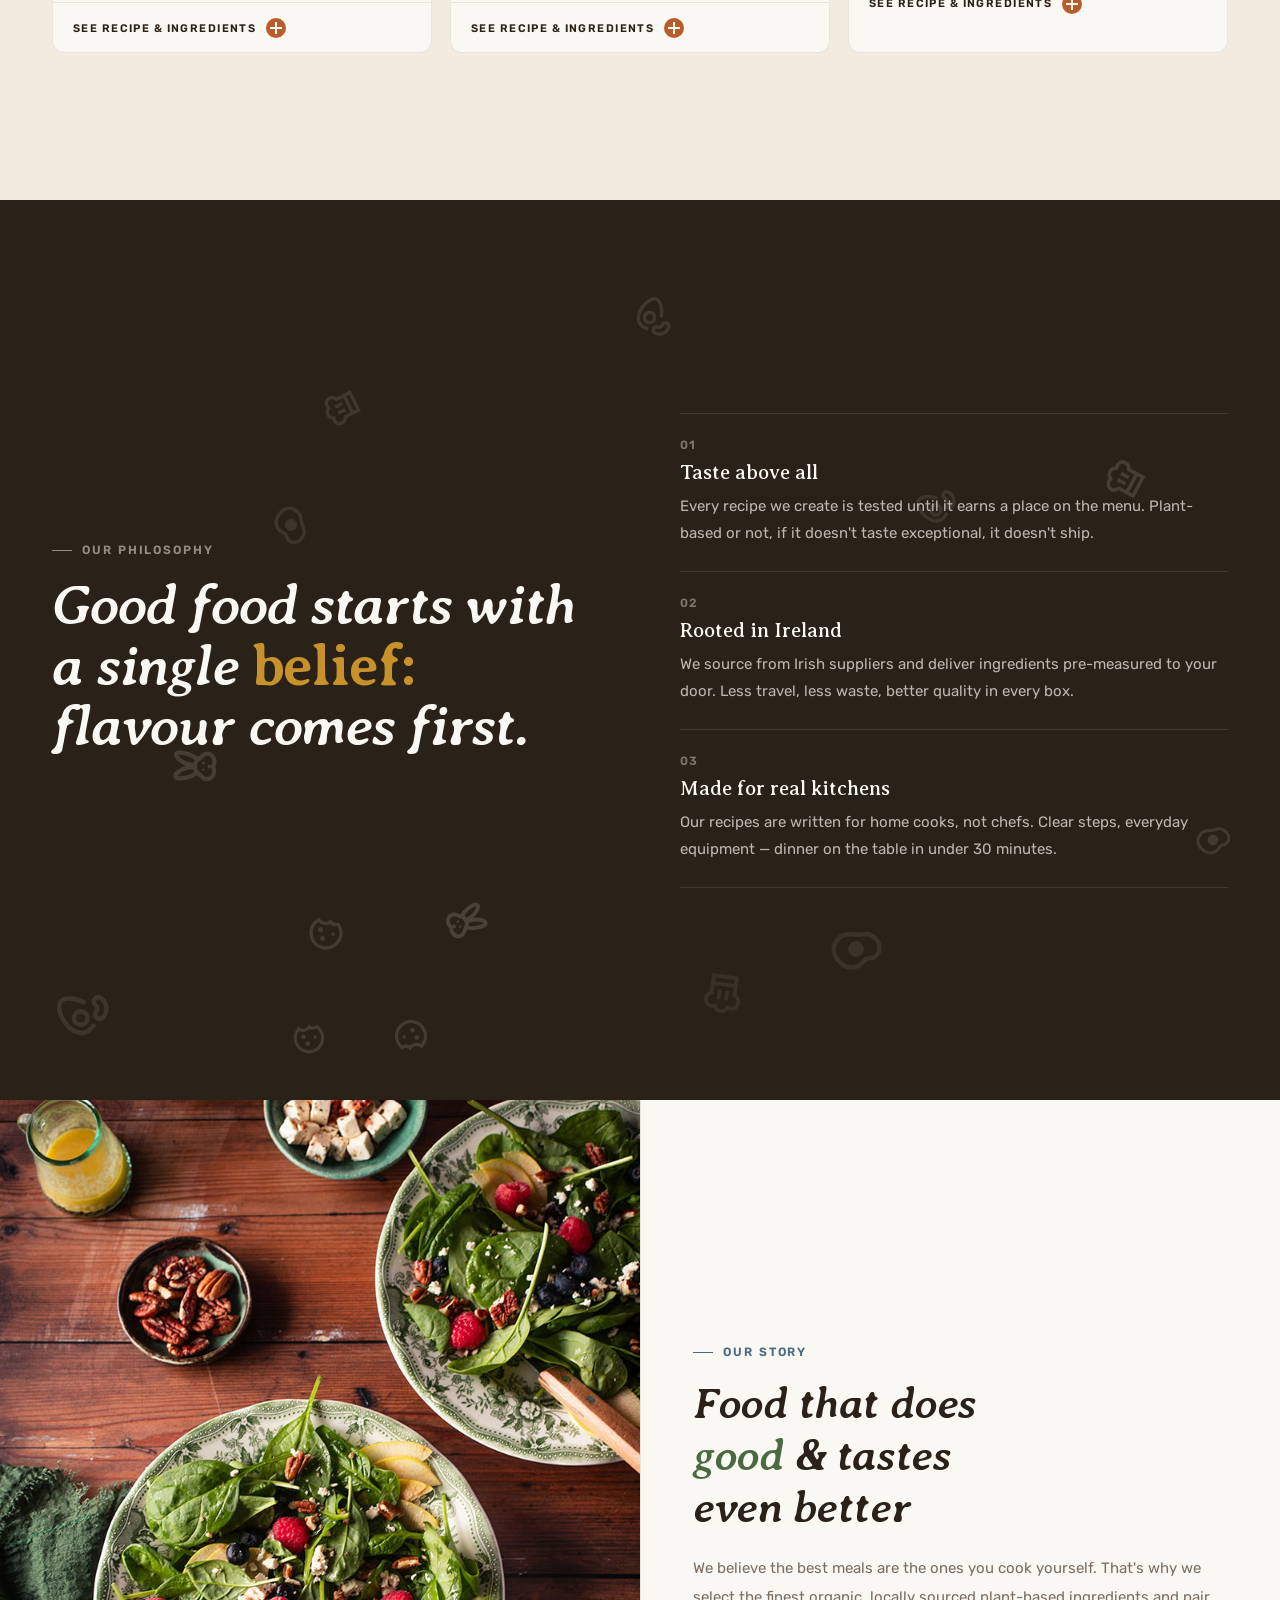
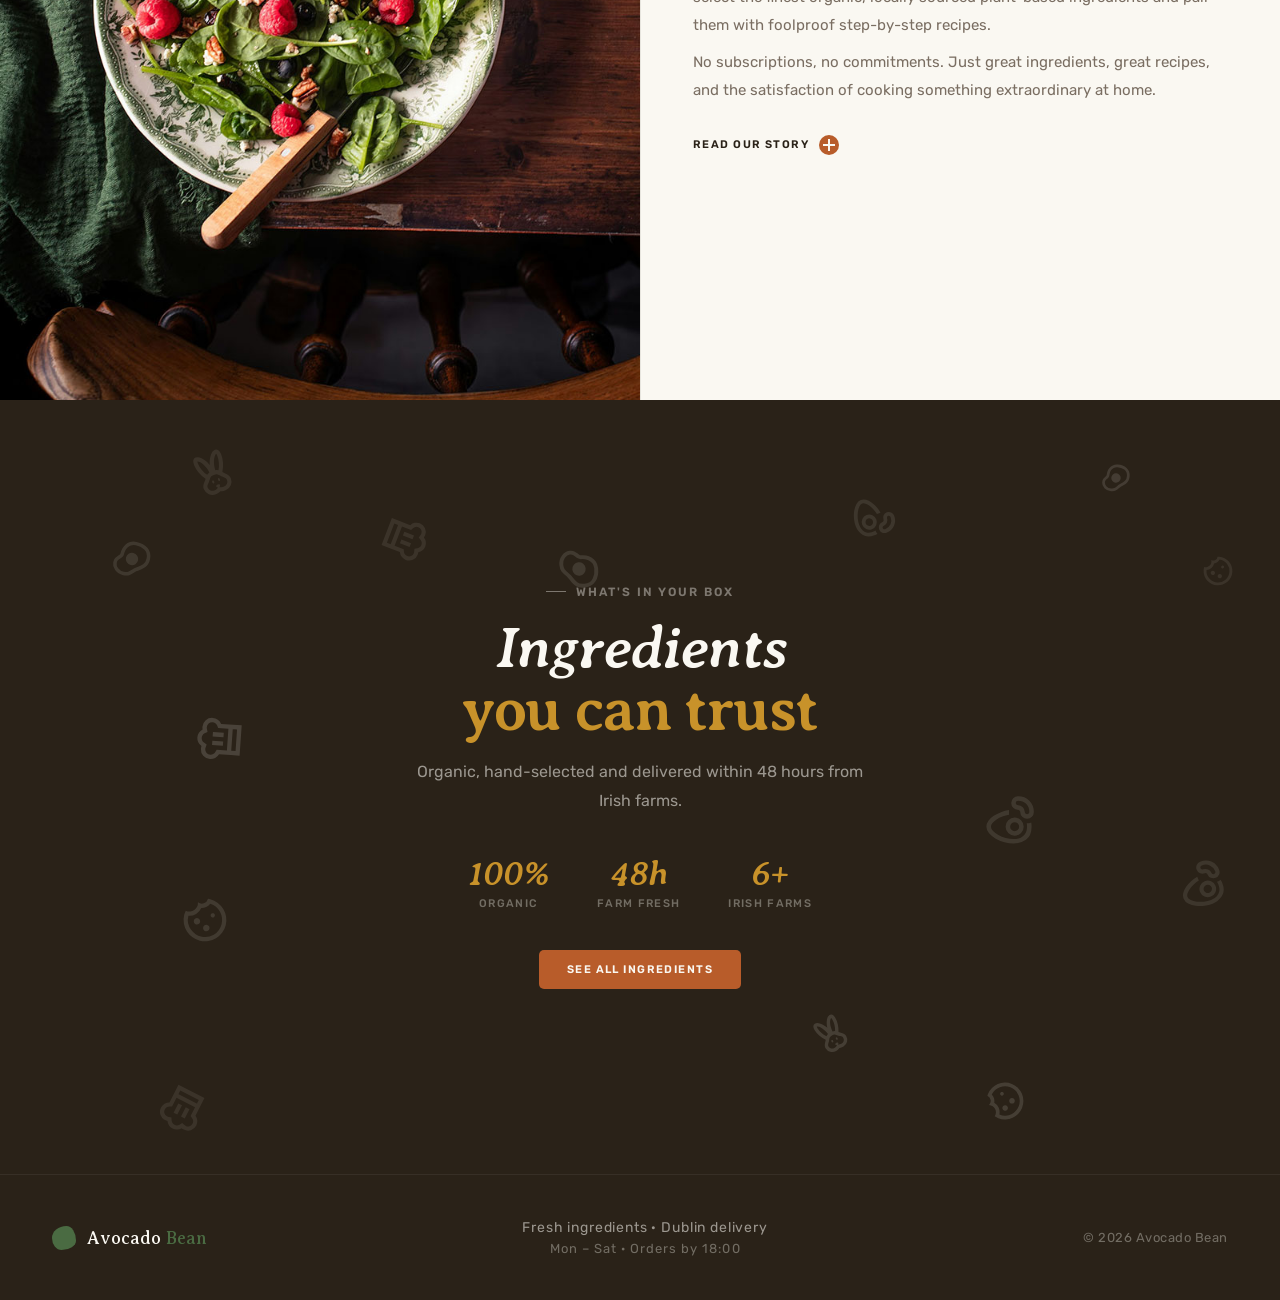
==== commit e7f1d349: "refactor: CSS and HTML structure for improved readability and organization" ====
--- a/index.html
+++ b/index.html
@@ -5,11 +5,7 @@
     <meta charset="UTF-8">
     <meta name="viewport" content="width=device-width, initial-scale=1.0">
 
-    <!-- =====================================================
-       SEO META TAGS
-       These help search engines understand what the page is
-       about and show the right information in search results.
-  ====================================================== -->
+    <!-- SEO meta tags -->
     <title>Avocado Bean — Dublin's Plant-Based Kitchen</title>
     <meta name="description"
         content="Fresh plant-based ingredients selected by us, delivered to your door with step-by-step recipes. Cook like a chef at home. Dublin delivery.">
@@ -17,7 +13,7 @@
         content="vegan ingredients Dublin, plant-based recipes, vegan food delivery Dublin, cook at home vegan">
     <meta name="author" content="Avocado Bean">
 
-    <!-- Open Graph tags control how the page looks when shared on social media -->
+    <!-- Open Graph tags for social media sharing -->
     <meta property="og:title" content="Avocado Bean — Dublin's Plant-Based Kitchen">
     <meta property="og:description"
         content="Fresh plant-based ingredients delivered to your door with step-by-step recipes.">
@@ -30,31 +26,27 @@
         href="https://fonts.googleapis.com/css2?family=Averia+Serif+Libre:ital,wght@0,300;0,400;0,700;1,300;1,400;1,700&family=Rubik:ital,wght@0,300..900;1,300..900&display=swap"
         rel="stylesheet" media="print" onload="this.media='all'">
 
-    <!-- Link to our external stylesheet -->
+    <!-- Stylesheets -->
     <link rel="stylesheet" href="css/style.css">
     <link rel="stylesheet" href="css/home.css">
 
-    <!-- Favicon — the small icon shown in the browser tab -->
+    <!-- Favicon -->
     <link rel="icon" href="images/ui/logo.svg" type="image/svg+xml">
 </head>
 
 <body>
 
-    <!-- =====================================================
-       NAVIGATION BAR
-       position: fixed in CSS keeps it visible at all times.
-       JavaScript adds the class "is-scrolled" when the user
-       scrolls down, which makes it shrink slightly.
-  ====================================================== -->
+    <!-- --- Navigation bar ---
+         Fixed top nav, shrinks on scroll, hamburger on mobile. -->
     <nav class="top-nav" id="main-nav">
 
-        <!-- Logo: leaf icon + brand name -->
+
         <a href="index.html" class="site-logo" aria-label="Avocado Bean — go to homepage">
             <div class="logo-icon" aria-hidden="true"></div>
             <span class="logo-text">Avocado <span>Bean</span></span>
         </a>
 
-        <!-- Main navigation links -->
+
         <ul class="nav-menu">
             <li><a href="index.html" class="current-page">Home</a></li>
             <li><a href="pages/recipes.html">Recipes</a></li>
@@ -63,10 +55,10 @@
             <li><a href="pages/contact.html">Contact</a></li>
         </ul>
 
-        <!-- Call-to-action button (desktop only) -->
+
         <a href="order.html" class="nav-cta-button">Order Now</a>
 
-        <!-- Hamburger (mobile only) -->
+
         <button class="nav-hamburger" id="nav-hamburger" aria-label="Toggle navigation" aria-expanded="false">
             <span></span>
             <span></span>
@@ -76,60 +68,48 @@
     </nav>
 
 
-    <!-- =====================================================
-       SCROLL DOTS INDICATOR
-       Small dots on the right side of the screen showing
-
-
-     =====================================================
-       MAIN SCROLL CONTAINER
-       scroll-snap-type in CSS makes each section snap into
-       place when the user scrolls. JavaScript listens to
-       scroll events on this element (not on window).
-  ====================================================== -->
+    <!-- --- Main scroll container ---
+         Wraps all homepage sections. -->
     <main class="page-scroller" id="page-scroller">
 
 
-        <!-- ===================================================
-         SECTION 1 — HERO
-         First thing visitors see. Split into two columns:
-         left = text content, right = food photograph.
-    ==================================================== -->
+        <!-- --- Hero section ---
+             Two-column layout with heading, stats and food photo. -->
         <section class="page-section" id="section-hero" aria-label="Hero">
 
-            <!-- Hero two-column grid -->
+
             <div class="hero-wrapper">
 
-                <!-- LEFT COLUMN — text content -->
+
                 <div class="hero-content">
                     <div>
-                        <!-- Small label above the heading -->
+
                         <p class="hero-eyebrow reveal">
                             <span class="hero-eyebrow-dot" aria-hidden="true"></span>
                             Dublin's Plant Kitchen
                         </p>
 
-                        <!-- Main heading -->
+
                         <h1 class="hero-heading reveal reveal-delay-1">
                             Eat<br>
                             <span class="word-bold">Bold,</span><br>
                             <span class="word-green">Live Green</span>
                         </h1>
 
-                        <!-- Short description -->
+
                         <p class="hero-description reveal reveal-delay-2">
                             Fresh plant-based ingredients, selected by us — delivered to your door
                             with step-by-step recipes so you can cook like a chef at home.
                         </p>
 
-                        <!-- Action buttons -->
+
                         <div class="hero-buttons reveal reveal-delay-3">
                             <a href="pages/recipes.html" class="main-button">Browse recipes</a>
                             <a href="pages/order.html" class="main-button">Order Now</a>
                         </div>
                     </div>
 
-                    <!-- Stats row at the bottom of the hero -->
+
                     <div class="hero-stats-row reveal reveal-delay-4">
                         <div class="stat-item">
                             <div class="stat-number">100%</div>
@@ -146,7 +126,7 @@
                     </div>
                 </div>
 
-                <!-- RIGHT COLUMN — full-bleed food photo -->
+
                 <div class="hero-photo" aria-hidden="true">
                     <div class="hero-photo-badge">
                         <div class="hero-photo-badge-title">Chickpea Curry Bowl</div>
@@ -158,9 +138,8 @@
         </section>
 
 
-        <!-- ===================================================
-         SECTION 2 — RECIPES PREVIEW
-    ==================================================== -->
+        <!-- --- Recipes preview ---
+             Three featured recipe cards with links to full recipes. -->
         <section class="page-section" id="section-recipes" aria-label="Recipe previews">
             <div class="recipes-section">
 
@@ -227,9 +206,8 @@
         </section>
 
 
-        <!-- ===================================================
-         SECTION 3 — PHILOSOPHY
-    ==================================================== -->
+        <!-- --- Philosophy section ---
+             Brand values listed on a dark background. -->
         <section class="page-section" id="section-philosophy" aria-label="Our philosophy">
             <div class="philosophy-section">
                 <div class="philosophy-inner">
@@ -267,9 +245,8 @@
         </section>
 
 
-        <!-- ===================================================
-         SECTION 4 — ABOUT
-    ==================================================== -->
+        <!-- --- About preview ---
+             Split layout linking to the full about page. -->
         <section class="page-section" id="section-about" aria-label="About us">
             <div class="story-preview-section">
                 <div class="story-preview-photo" role="img" aria-label="Our story — fresh plant-based ingredients">
@@ -298,9 +275,8 @@
         </section>
 
 
-        <!-- ===================================================
-         SECTION 5 — INGREDIENTS PREVIEW + FOOTER
-    ==================================================== -->
+        <!-- --- Ingredients preview and footer ---
+             Dark centred section with stats, CTA and site footer. -->
         <section class="page-section" id="section-ingredients" aria-label="Our ingredients">
             <div class="ingredients-cta-preview">
 
@@ -356,7 +332,7 @@
 
     </main><!-- end page-scroller -->
 
-    <!-- JavaScript file — placed at end of body so HTML loads first -->
+    <!-- Scripts -->
     <script src="js/main.js"></script>
 
 </body>
--- a/css/style.css
+++ b/css/style.css
@@ -1,20 +1,12 @@
-/* =============================================================
-   AVOCADO BEAN — style.css
-   Global styles shared across ALL pages.
-   Includes: fonts, variables, reset, nav, footer, buttons,
-   pills, reveal animations, and shared responsive rules.
-   ============================================================= */
-
-/* =============================================================
-   FONTS
-   - Averia Serif Libre: headings and titles
-   - Rubik: body text, nav links, buttons
-   ============================================================= */
-
-
-/* =============================================================
-   COLOUR PALETTE
-   ============================================================= */
+/* --- style.css ---
+   Global styles shared across all pages. */
+
+/* --- Fonts ---
+   Averia Serif Libre for headings, Rubik for body text. */
+
+
+/* --- Colour palette ---
+   CSS custom properties used across the whole site. */
 :root {
   --orange: #b85c2a;
   --green: #4a6b42;
@@ -28,9 +20,8 @@
   --card-shadow: 0 20px 60px rgba(42, 34, 24, 0.10);
 }
 
-/* =============================================================
-   RESET
-   ============================================================= */
+/* --- Reset ---
+   Box-sizing, margin/padding zeroed, base body styles. */
 *,
 *::before,
 *::after {
@@ -68,9 +59,8 @@
   font-family: 'Rubik', sans-serif;
 }
 
-/* =============================================================
-   PAGE SCROLLER — used by index.html scroll-snap layout
-   ============================================================= */
+/* --- Page scroller ---
+   Scroll container used on the homepage. */
 .page-scroller {
   overflow-y: auto;
   scroll-behavior: smooth;
@@ -84,9 +74,8 @@
 }
 
 
-/* =============================================================
-   NAVIGATION BAR
-   ============================================================= */
+/* --- Navigation bar ---
+   Fixed top nav with shrink-on-scroll and mobile hamburger. */
 .nav-hamburger {
   display: none;
 }
@@ -203,9 +192,8 @@
   transform: translateY(-1px);
 }
 
-/* =============================================================
-   SHARED SECTION HEADING STYLES
-   ============================================================= */
+/* --- Section headings ---
+   Shared label and heading styles used across all pages. */
 .section-label {
   font-size: 12px;
   letter-spacing: 0.16em;
@@ -236,9 +224,8 @@
   letter-spacing: -0.01em;
 }
 
-/* =============================================================
-   CATEGORY PILLS / BADGES
-   ============================================================= */
+/* --- Category pills ---
+   Coloured pill badges used on recipe cards and modals. */
 .category-pill {
   display: inline-block;
   font-size: 11px;
@@ -270,9 +257,8 @@
   background: var(--dark);
 }
 
-/* =============================================================
-   BUTTONS
-   ============================================================= */
+/* --- Buttons ---
+   Main filled button and outline button variants. */
 .main-button {
   padding: 13px 28px;
   background: var(--orange);
@@ -311,9 +297,8 @@
   border-color: var(--white);
 }
 
-/* =============================================================
-   FOOTER
-   ============================================================= */
+/* --- Footer ---
+   Dark footer with logo, address and copyright. */
 .site-footer {
   background: var(--dark);
   color: var(--white);
@@ -377,9 +362,8 @@
 }
 
 
-/* =============================================================
-   REVEAL ANIMATIONS
-   ============================================================= */
+/* --- Reveal animations ---
+   Elements fade and slide up when they enter the viewport. */
 .reveal {
   opacity: 0;
   transform: translateY(30px);
@@ -408,9 +392,8 @@
   transition-delay: 0.4s;
 }
 
-/* =============================================================
-   RESPONSIVE — MOBILE (shared rules)
-   ============================================================= */
+/* --- Responsive (shared) ---
+   Mobile overrides for nav and footer, applied on all pages. */
 @media (max-width: 900px) {
 
   .top-nav {
--- a/css/home.css
+++ b/css/home.css
@@ -1,13 +1,9 @@
-/* =============================================================
-   AVOCADO BEAN — home.css
-   Styles specific to index.html only.
-   Requires: css/style.css
-   ============================================================= */
-
-
-/* =============================================================
-   HERO SECTION
-   ============================================================= */
+/* --- home.css ---
+   Styles specific to index.html only. */
+
+
+/* --- Hero section ---
+   Two-column layout with heading, stats and food photo. */
 .hero-wrapper {
   display: grid;
   grid-template-columns: 1fr 1fr;
@@ -149,9 +145,8 @@
 }
 
 
-/* =============================================================
-   RECIPES PREVIEW SECTION
-   ============================================================= */
+/* --- Recipes preview ---
+   Three featured recipe cards shown on the homepage.           */
 .recipes-section {
   background: var(--cream);
   flex: 1;
@@ -286,9 +281,8 @@
 }
 
 
-/* =============================================================
-   PHILOSOPHY SECTION
-   ============================================================= */
+/* --- Philosophy section ---
+   Dark section with brand values listed on the right.         */
 .philosophy-section {
   background: var(--dark);
   flex: 1;
@@ -382,9 +376,8 @@
   border-bottom: 1px solid rgba(250, 248, 242, 0.1);
 }
 
-/* =============================================================
-   ABOUT PREVIEW SECTION
-   ============================================================= */
+/* --- About preview ---
+   Split layout linking to the full about page.                 */
 .story-preview-section {
   display: grid;
   grid-template-columns: 1fr 1fr;
@@ -481,9 +474,8 @@
 }
 
 
-/* =============================================================
-   INGREDIENTS PREVIEW SECTION — design C (centred)
-   ============================================================= */
+/* --- Ingredients preview ---
+   Dark centred section with stats and link to ingredients. */
 .ingredients-cta-preview {
   background: var(--dark);
   flex: 1;
@@ -589,9 +581,8 @@
   font-weight: 500;
 }
 
-/* =============================================================
-   RESPONSIVE — MOBILE
-   ============================================================= */
+/* --- Responsive ---
+   Mobile overrides for homepage sections. */
 @media (max-width: 900px) {
 
   .hero-wrapper {
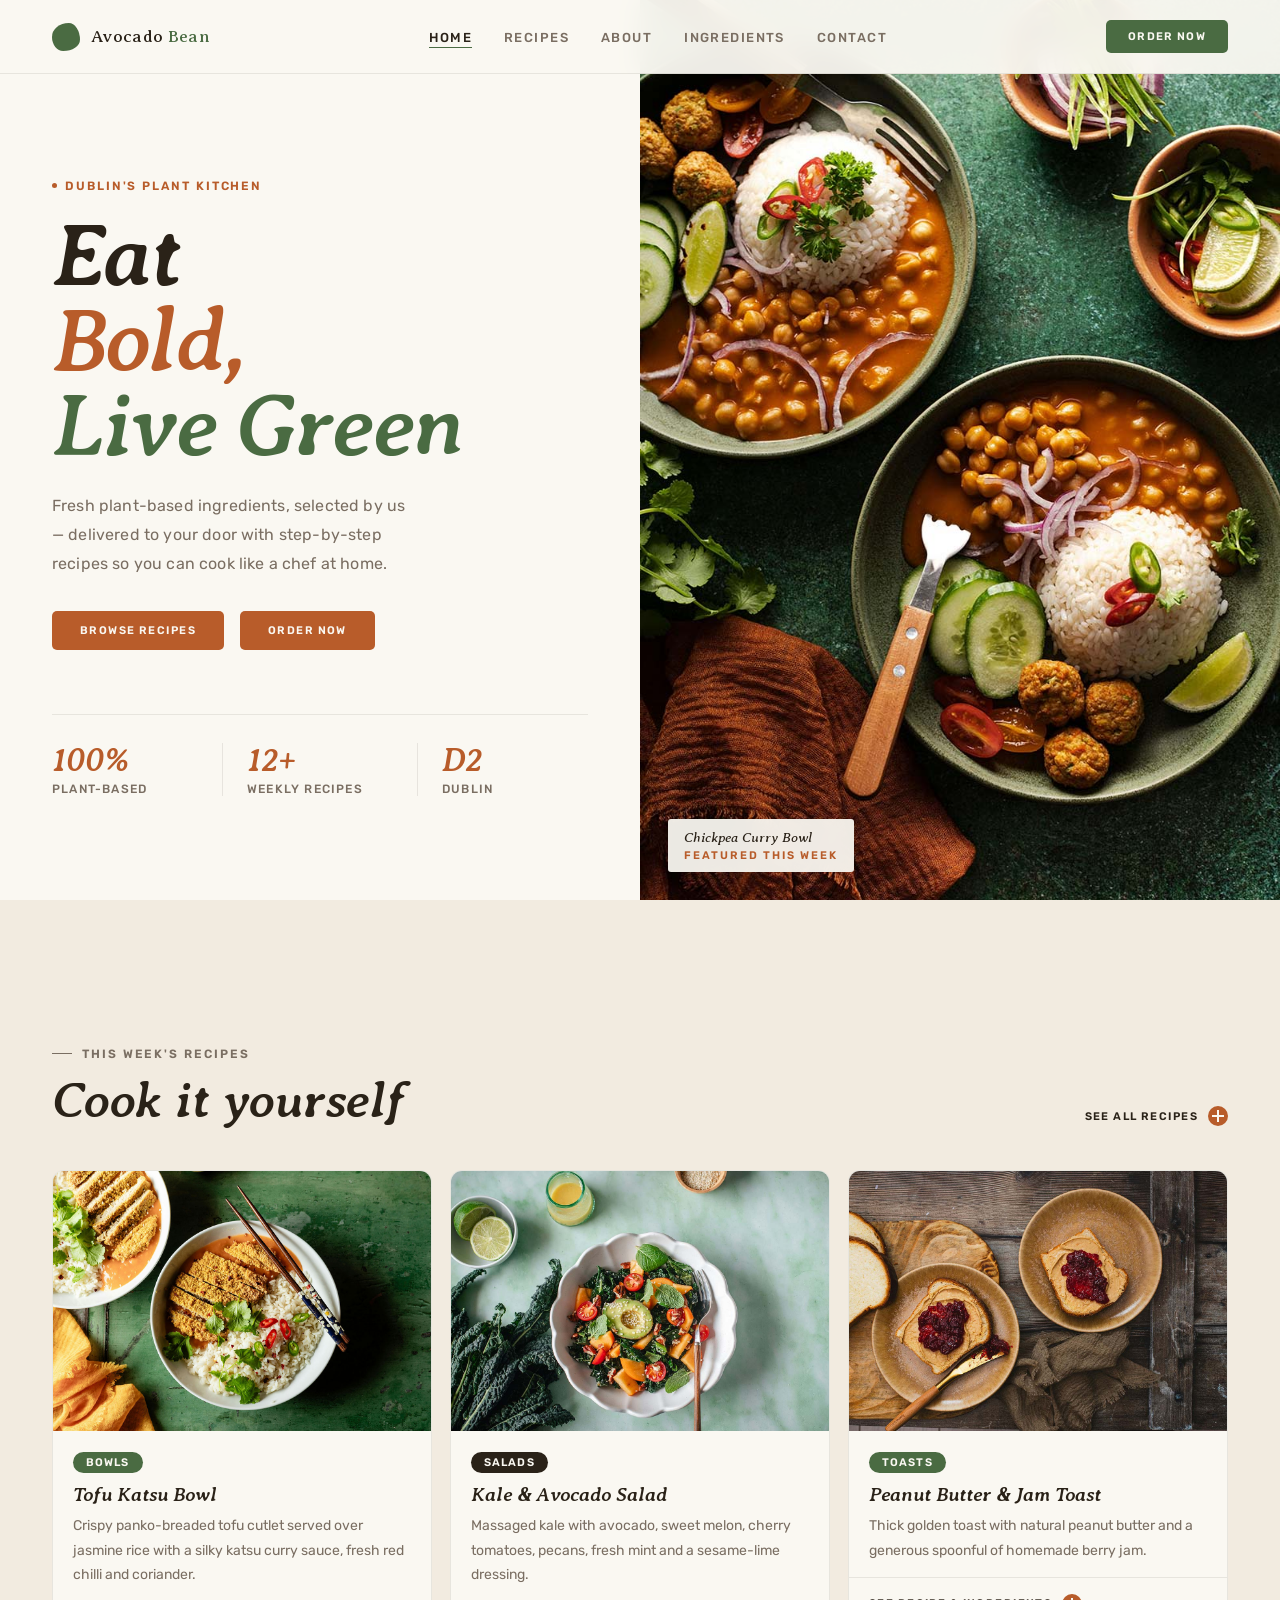
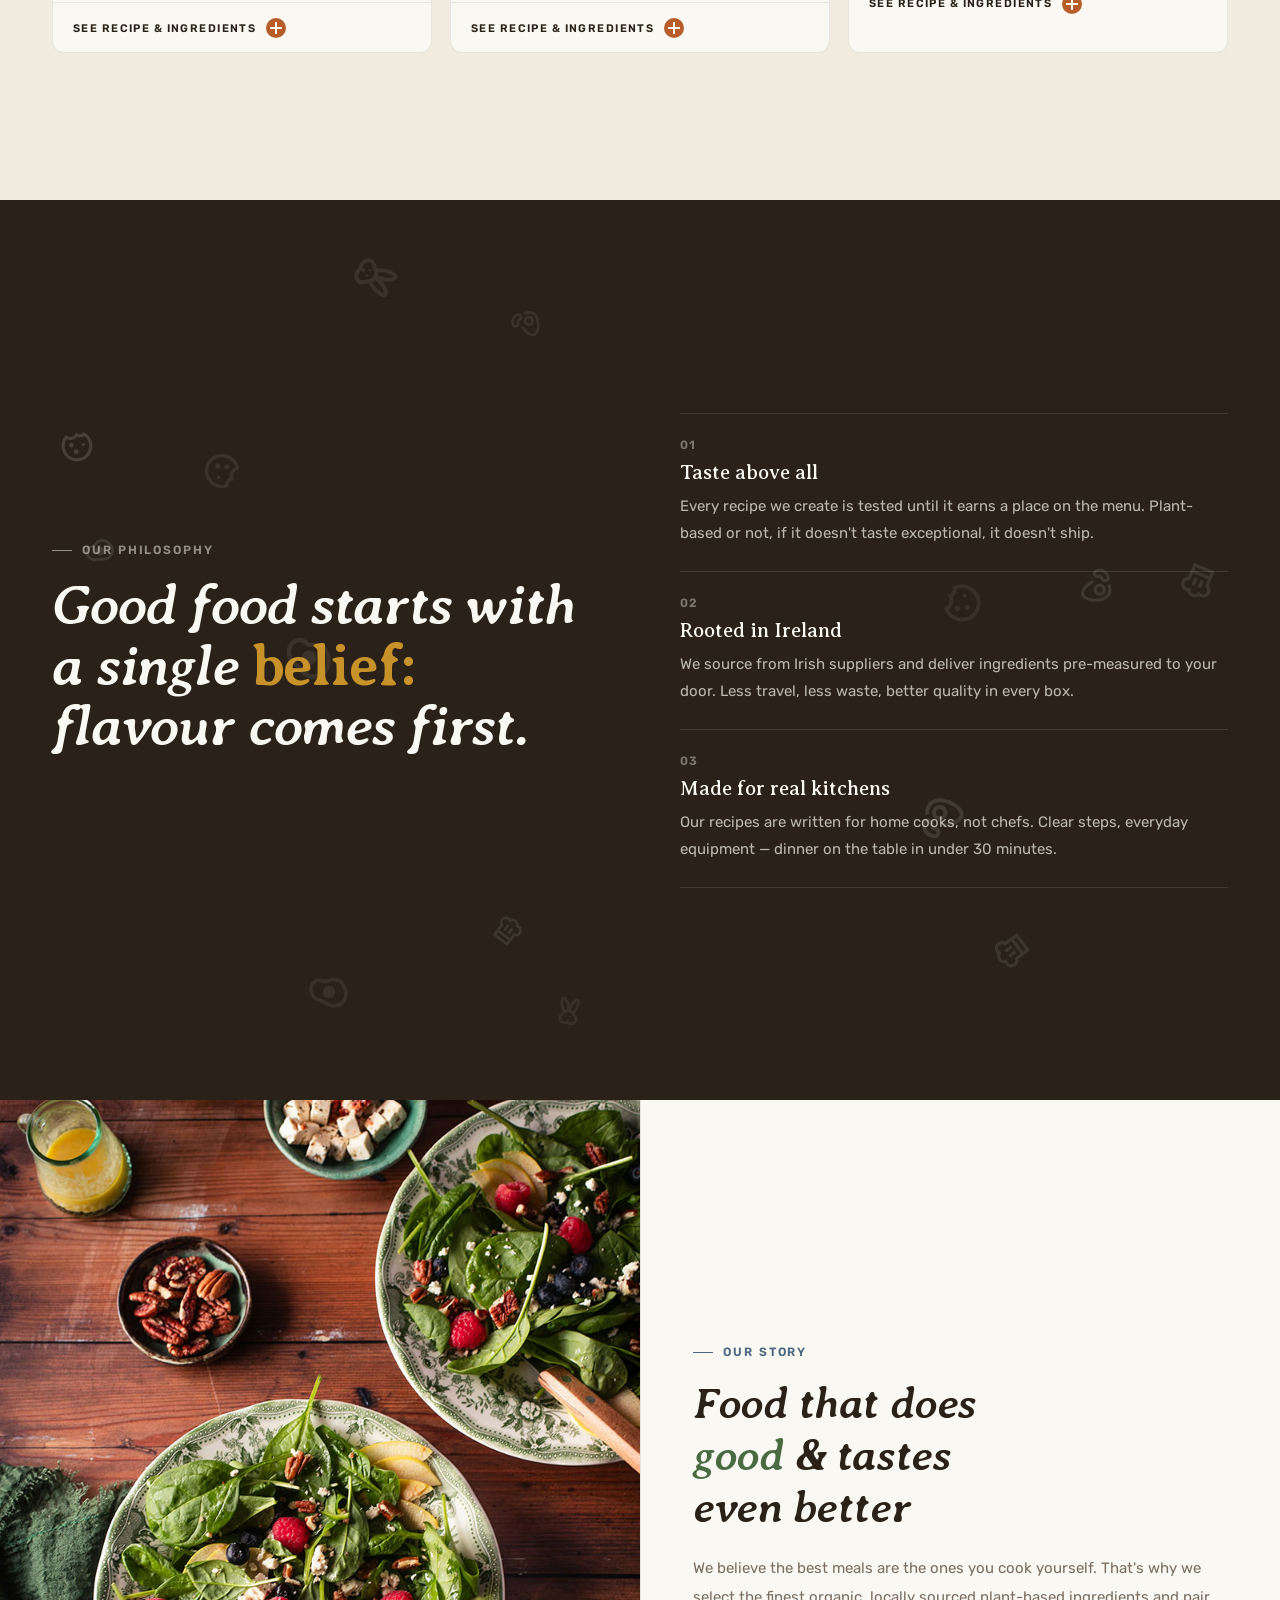
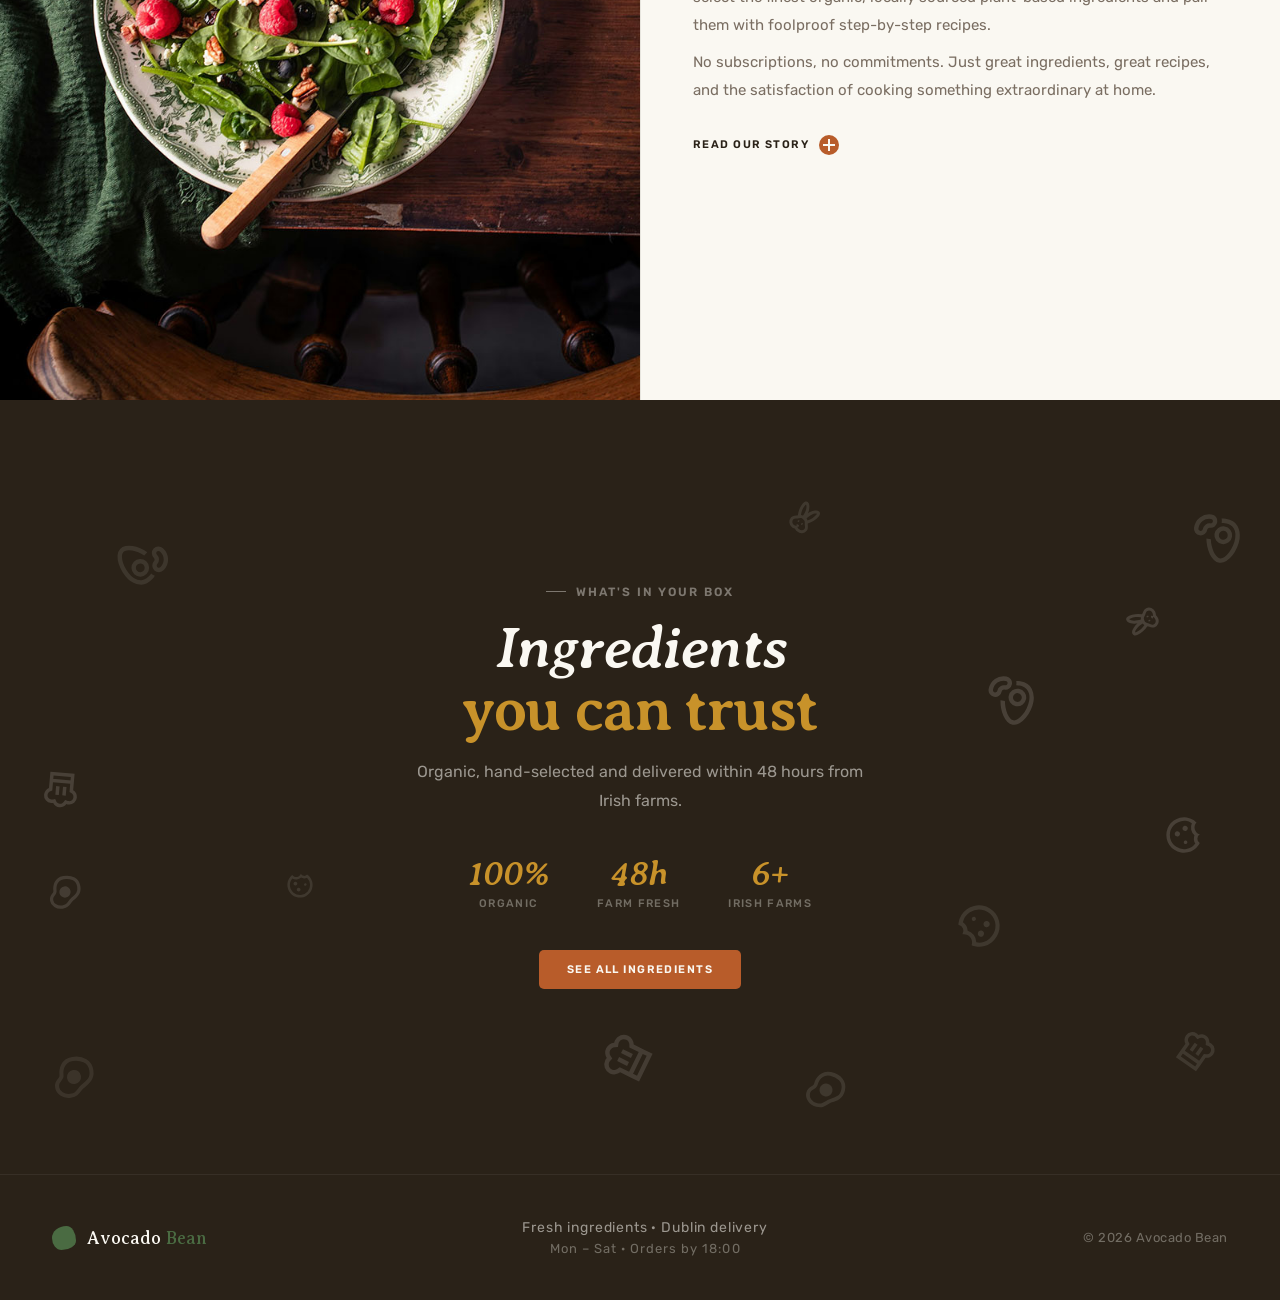
==== commit e7621fde: "refactor: update HTML comments for clarity and consistency across pages" ====
--- a/index.html
+++ b/index.html
@@ -36,7 +36,7 @@
 
 <body>
 
-    <!-- --- Navigation bar ---
+    <!-- Navigation bar
          Fixed top nav, shrinks on scroll, hamburger on mobile. -->
     <nav class="top-nav" id="main-nav">
 
@@ -68,12 +68,12 @@
     </nav>
 
 
-    <!-- --- Main scroll container ---
+    <!-- Main scroll container
          Wraps all homepage sections. -->
     <main class="page-scroller" id="page-scroller">
 
 
-        <!-- --- Hero section ---
+        <!-- Hero section 
              Two-column layout with heading, stats and food photo. -->
         <section class="page-section" id="section-hero" aria-label="Hero">
 
@@ -138,7 +138,7 @@
         </section>
 
 
-        <!-- --- Recipes preview ---
+        <!-- Recipes preview
              Three featured recipe cards with links to full recipes. -->
         <section class="page-section" id="section-recipes" aria-label="Recipe previews">
             <div class="recipes-section">
@@ -206,7 +206,7 @@
         </section>
 
 
-        <!-- --- Philosophy section ---
+        <!-- Philosophy section
              Brand values listed on a dark background. -->
         <section class="page-section" id="section-philosophy" aria-label="Our philosophy">
             <div class="philosophy-section">
@@ -245,7 +245,7 @@
         </section>
 
 
-        <!-- --- About preview ---
+        <!-- About preview
              Split layout linking to the full about page. -->
         <section class="page-section" id="section-about" aria-label="About us">
             <div class="story-preview-section">
@@ -275,7 +275,7 @@
         </section>
 
 
-        <!-- --- Ingredients preview and footer ---
+        <!-- Ingredients preview and footer
              Dark centred section with stats, CTA and site footer. -->
         <section class="page-section" id="section-ingredients" aria-label="Our ingredients">
             <div class="ingredients-cta-preview">
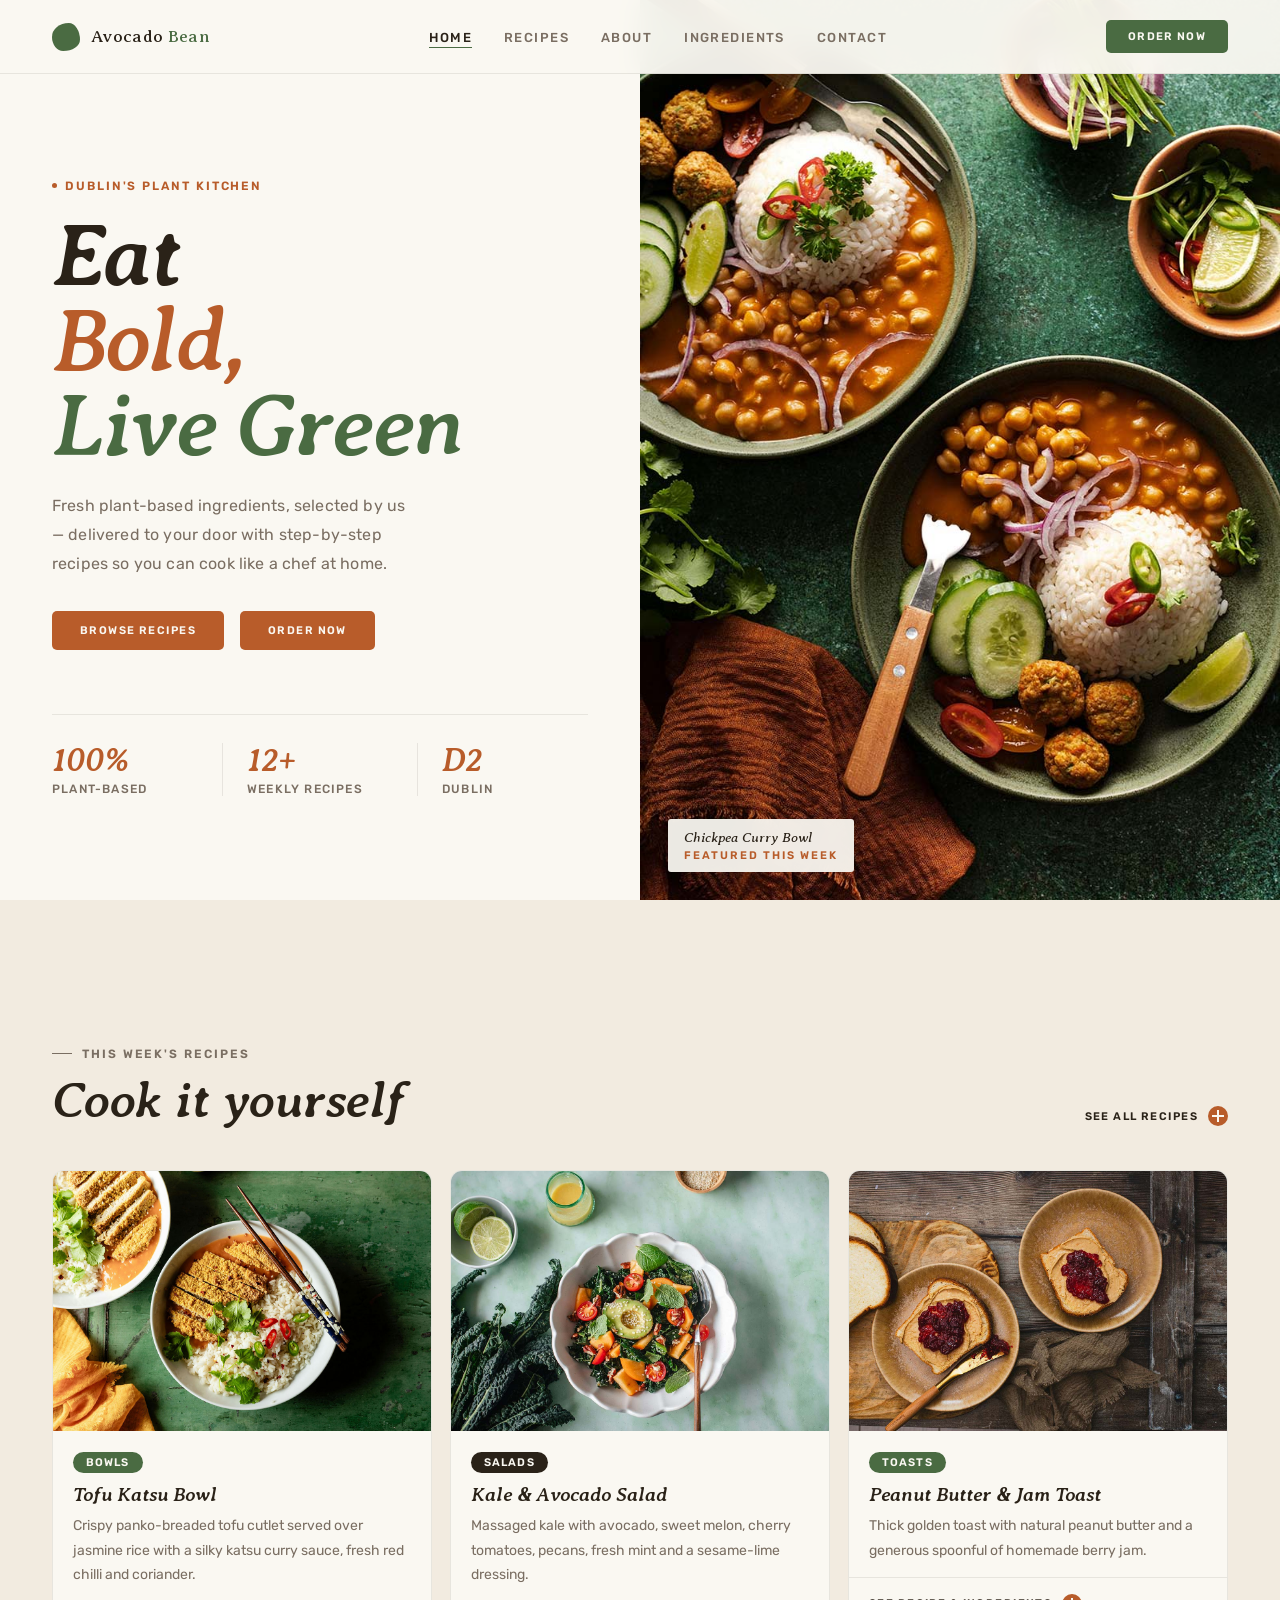
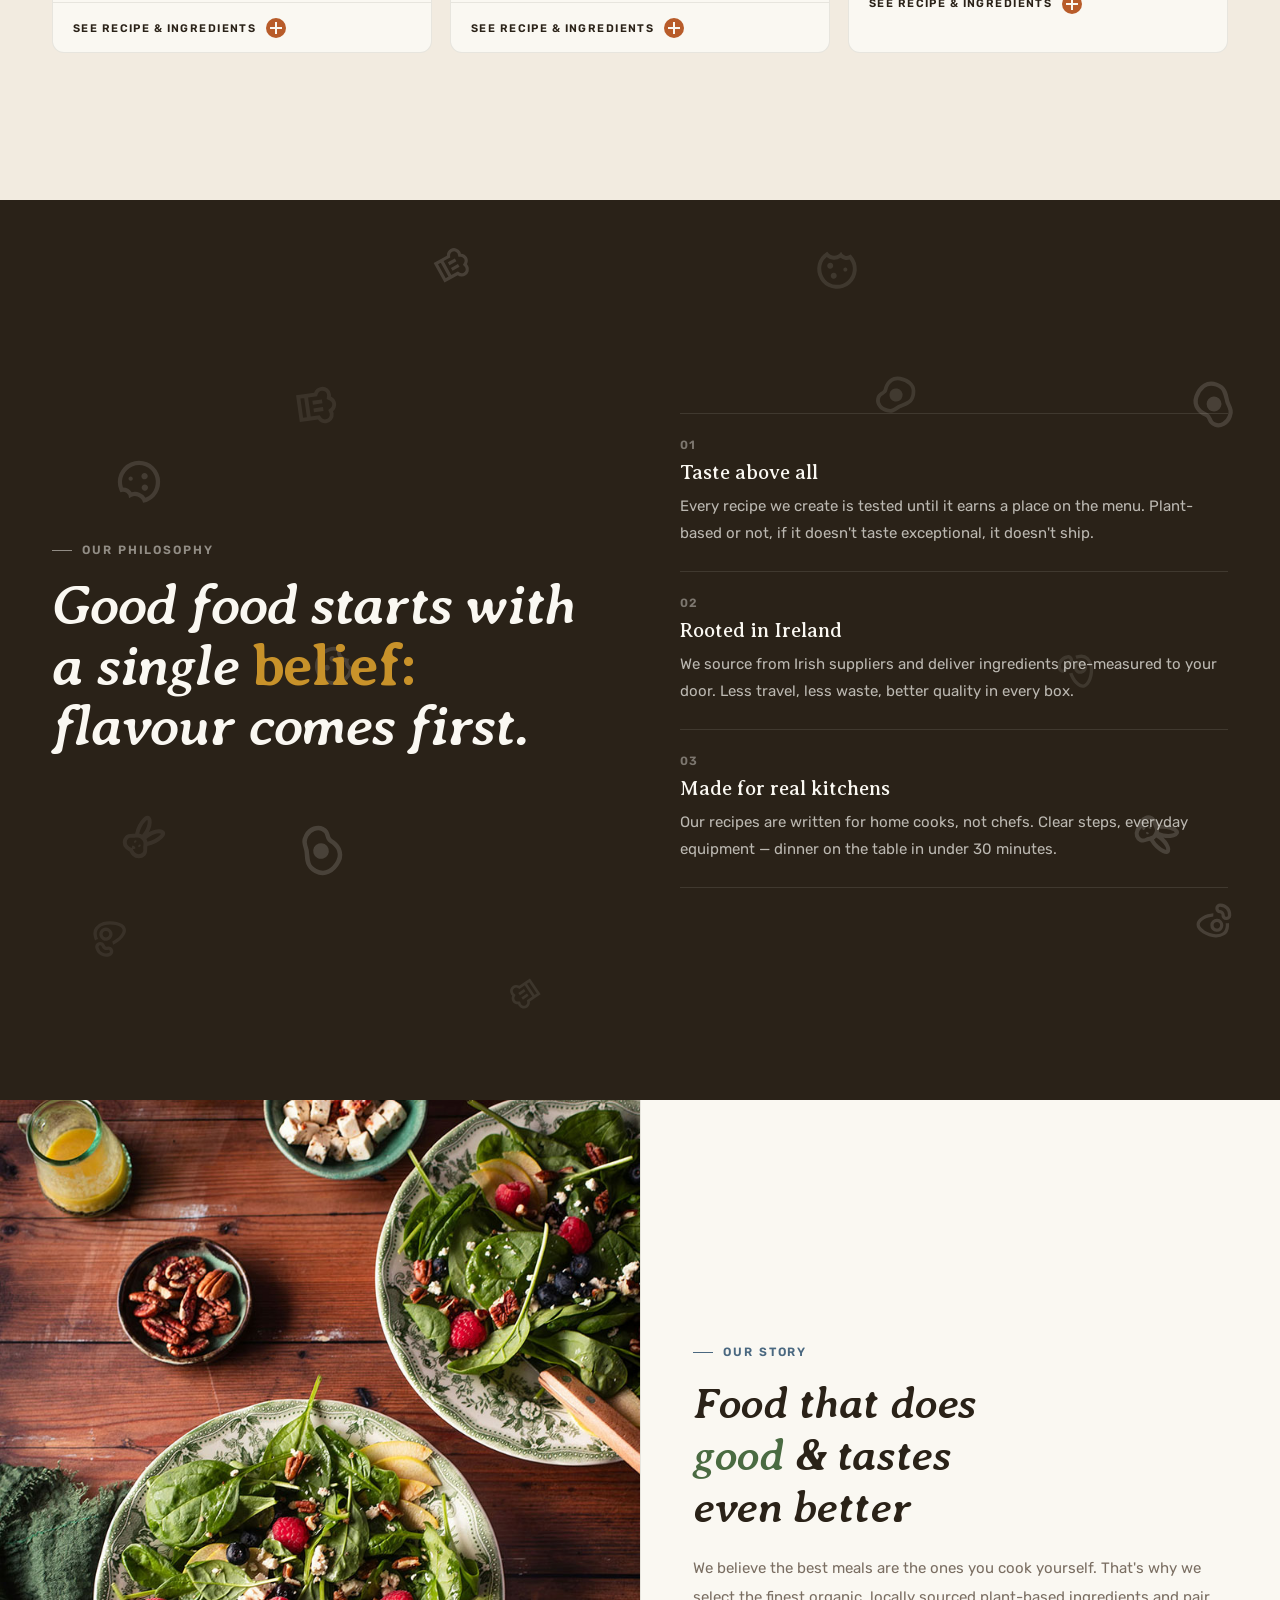
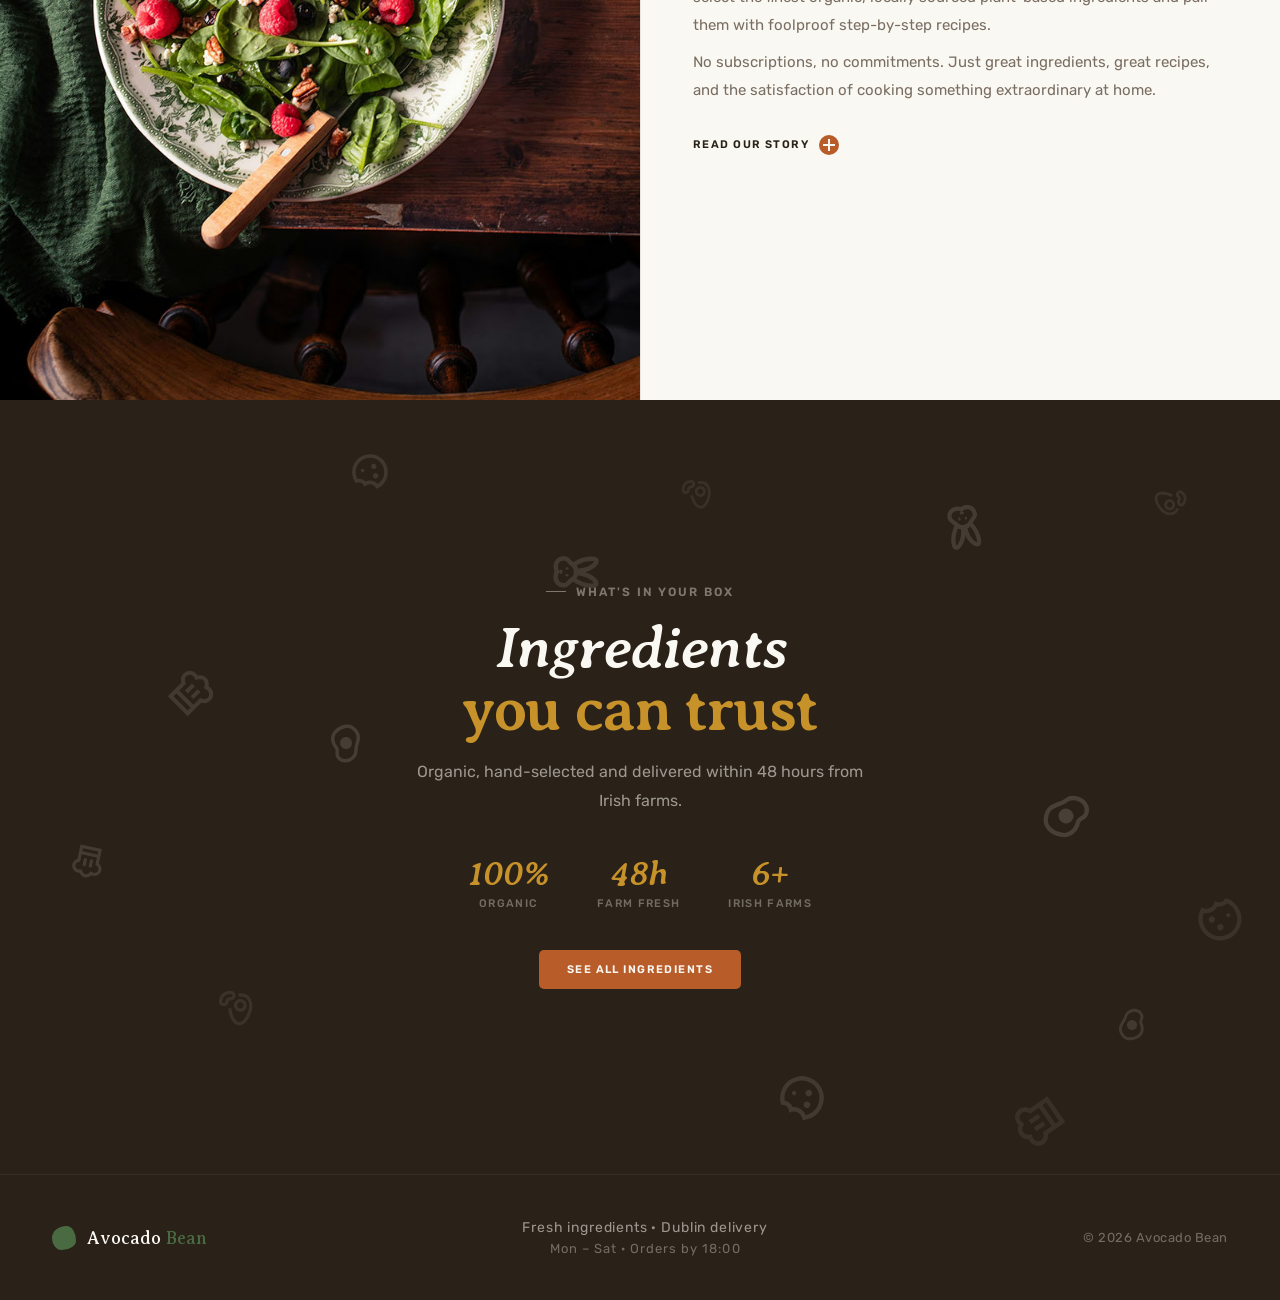
==== commit ced5c5aa: "refactor: update recipe card structure to use anchor tags for improved navigation" ====
--- a/index.html
+++ b/index.html
@@ -153,7 +153,7 @@
 
                 <div class="recipes-grid">
 
-                    <article class="recipe-card reveal reveal-delay-1">
+                    <a href="pages/recipes.html" class="recipe-card reveal reveal-delay-1">
                         <div class="recipe-card-photo">
                             <img src="images/dishes/img-tofu-katsu.jpg"
                                 alt="Tofu katsu with crispy breading, jasmine rice and chilli" loading="lazy">
@@ -165,11 +165,11 @@
                                 with a silky katsu curry sauce, fresh red chilli and coriander.</p>
                         </div>
                         <div class="recipe-card-footer">
-                            <a href="pages/recipes.html" class="see-recipe-link">See recipe &amp; ingredients</a>
-                        </div>
-                    </article>
-
-                    <article class="recipe-card reveal reveal-delay-2">
+                            <span class="see-recipe-link">See recipe &amp; ingredients</span>
+                        </div>
+                    </a>
+
+                    <a href="pages/recipes.html" class="recipe-card reveal reveal-delay-2">
                         <div class="recipe-card-photo">
                             <img src="images/dishes/img-kale-avocado-salad.jpg"
                                 alt="Kale and avocado salad with cherry tomatoes and lemon vinaigrette" loading="lazy">
@@ -181,11 +181,11 @@
                                 pecans, fresh mint and a sesame-lime dressing.</p>
                         </div>
                         <div class="recipe-card-footer">
-                            <a href="pages/recipes.html" class="see-recipe-link">See recipe &amp; ingredients</a>
-                        </div>
-                    </article>
-
-                    <article class="recipe-card reveal reveal-delay-3">
+                            <span class="see-recipe-link">See recipe &amp; ingredients</span>
+                        </div>
+                    </a>
+
+                    <a href="pages/recipes.html" class="recipe-card reveal reveal-delay-3">
                         <div class="recipe-card-photo">
                             <img src="images/dishes/img-peanut-butter-jam-toast.jpg"
                                 alt="Peanut butter and jam toast with sliced bananas" loading="lazy">
@@ -197,9 +197,9 @@
                                 generous spoonful of homemade berry jam.</p>
                         </div>
                         <div class="recipe-card-footer">
-                            <a href="pages/recipes.html" class="see-recipe-link">See recipe &amp; ingredients</a>
-                        </div>
-                    </article>
+                            <span class="see-recipe-link">See recipe &amp; ingredients</span>
+                        </div>
+                    </a>
 
                 </div>
             </div>
--- a/css/home.css
+++ b/css/home.css
@@ -206,6 +206,11 @@
   overflow: hidden;
   cursor: pointer;
   border: 1px solid var(--line-colour);
+  /* card is an <a> tag — reset link styles */
+  display: flex;
+  flex-direction: column;
+  text-decoration: none;
+  color: inherit;
 }
 
 
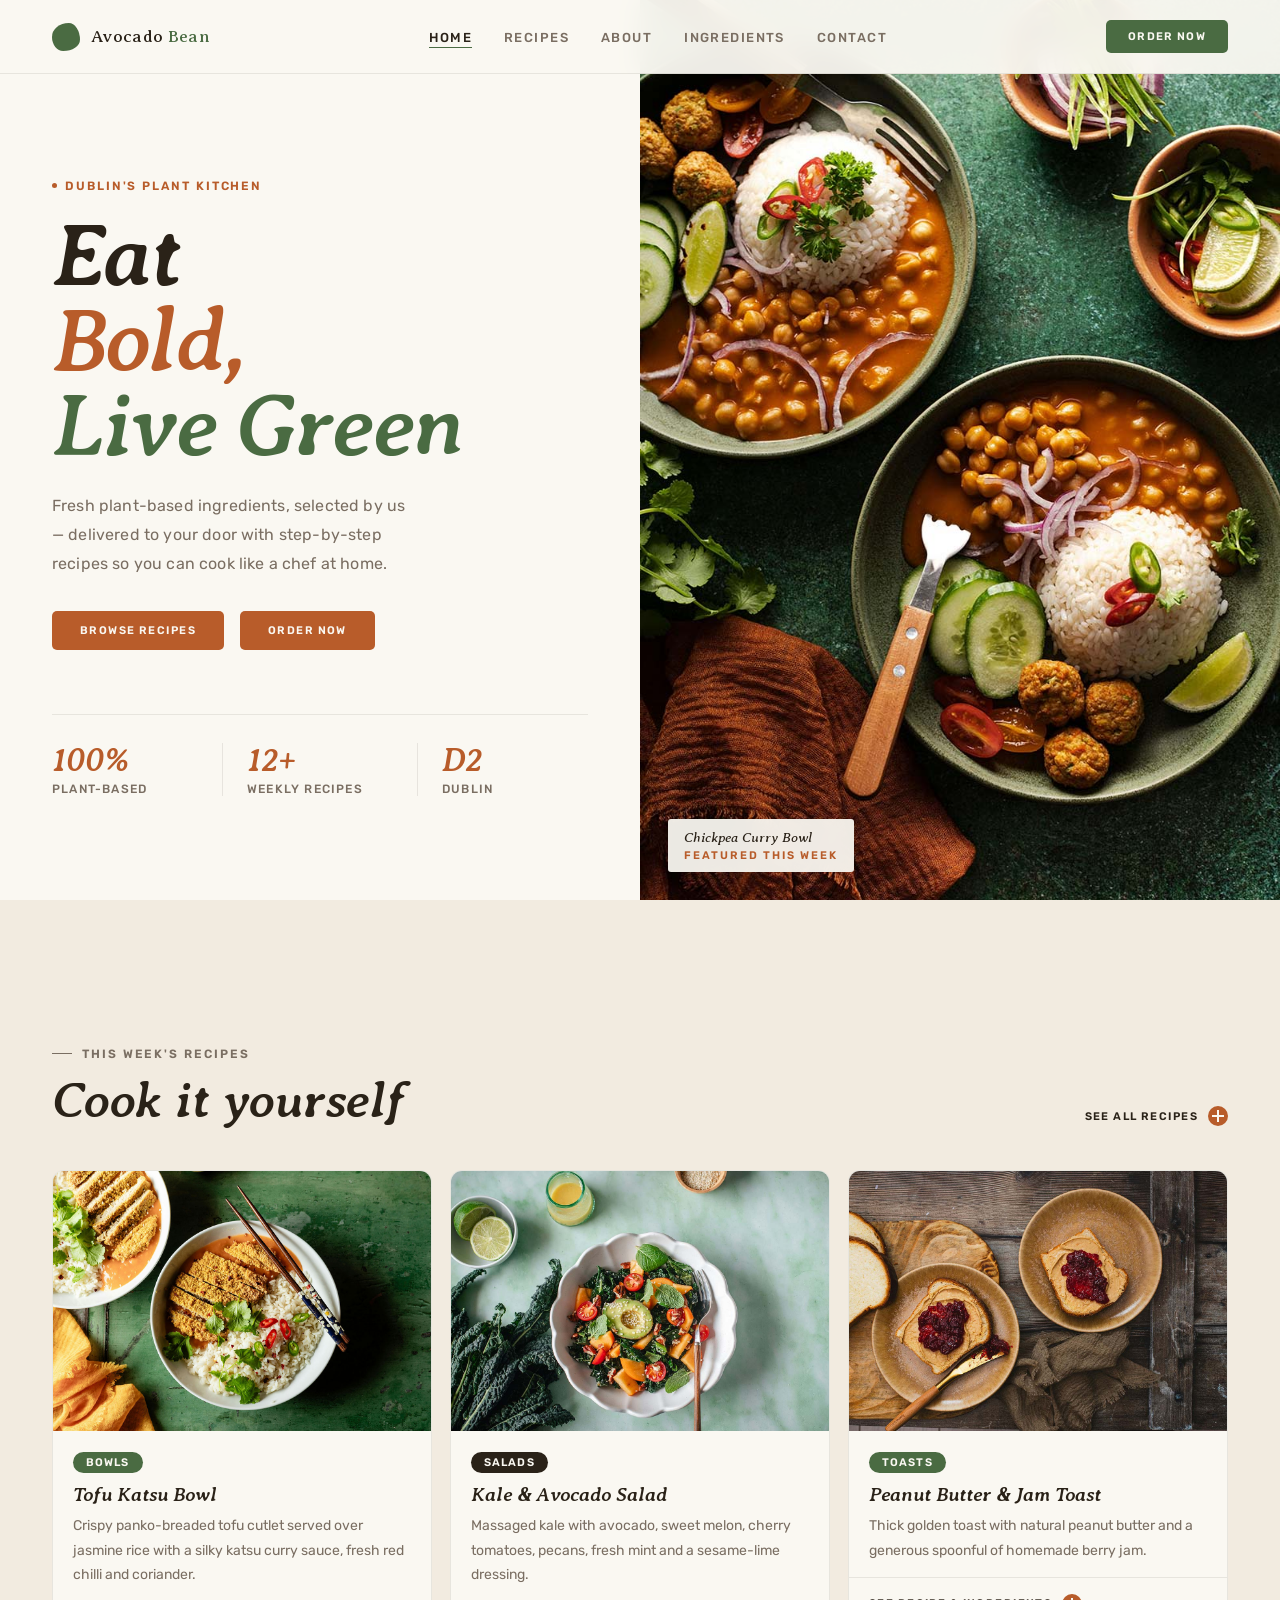
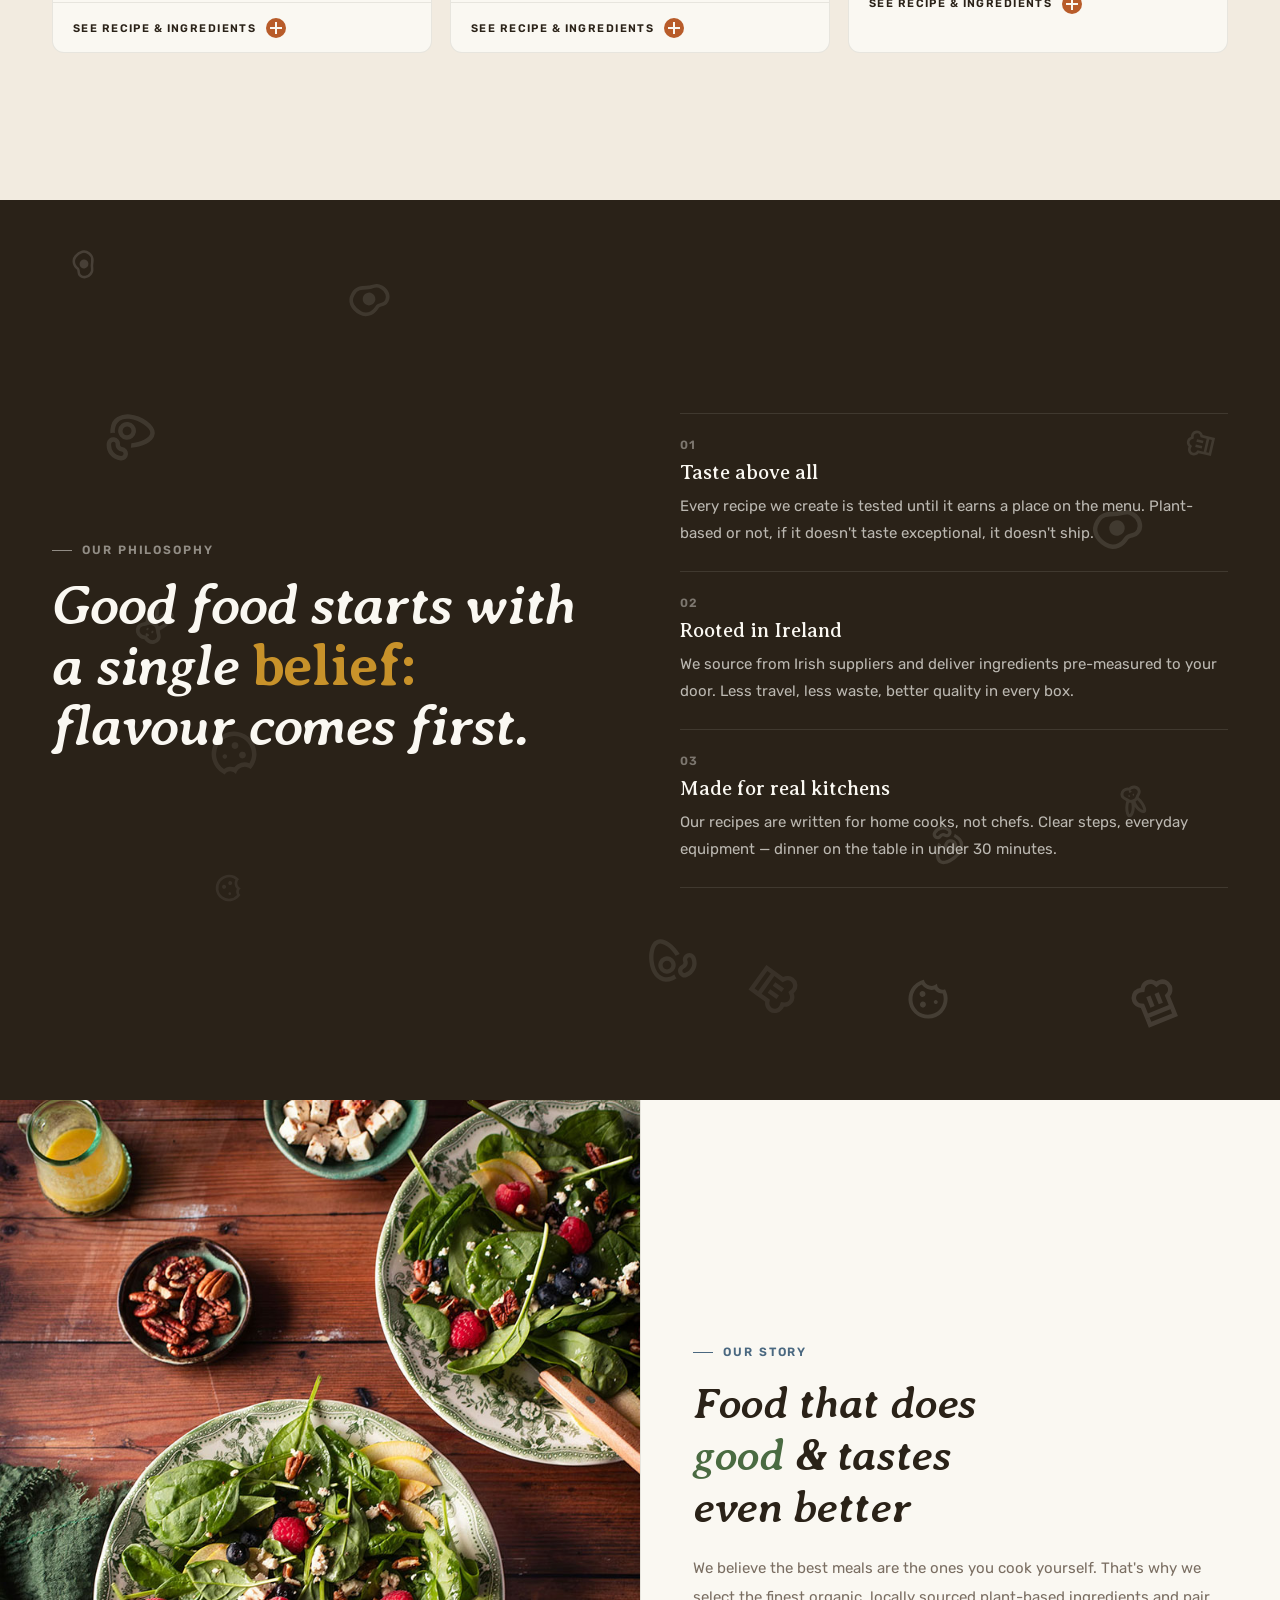
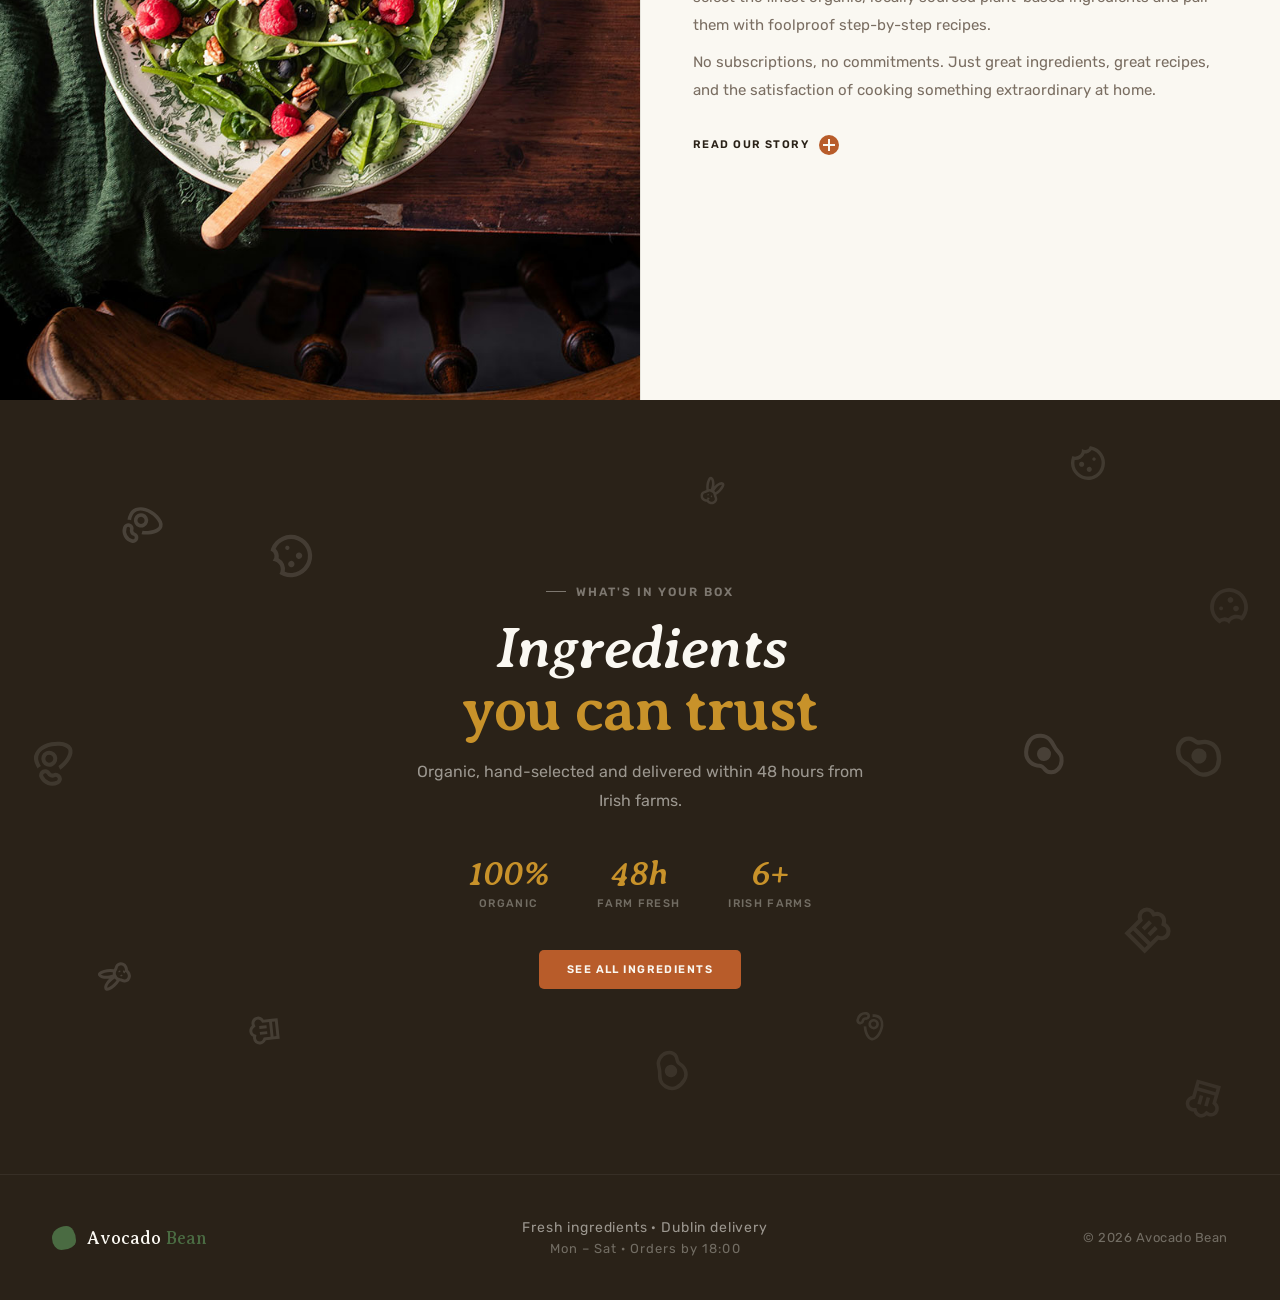
==== commit c9139cca: "refactor: update order page with a three-step explainer and improve contact page messaging" ====
--- a/index.html
+++ b/index.html
@@ -56,7 +56,7 @@
         </ul>
 
 
-        <a href="order.html" class="nav-cta-button">Order Now</a>
+        <a href="pages/order.html" class="nav-cta-button">Order Now</a>
 
 
         <button class="nav-hamburger" id="nav-hamburger" aria-label="Toggle navigation" aria-expanded="false">
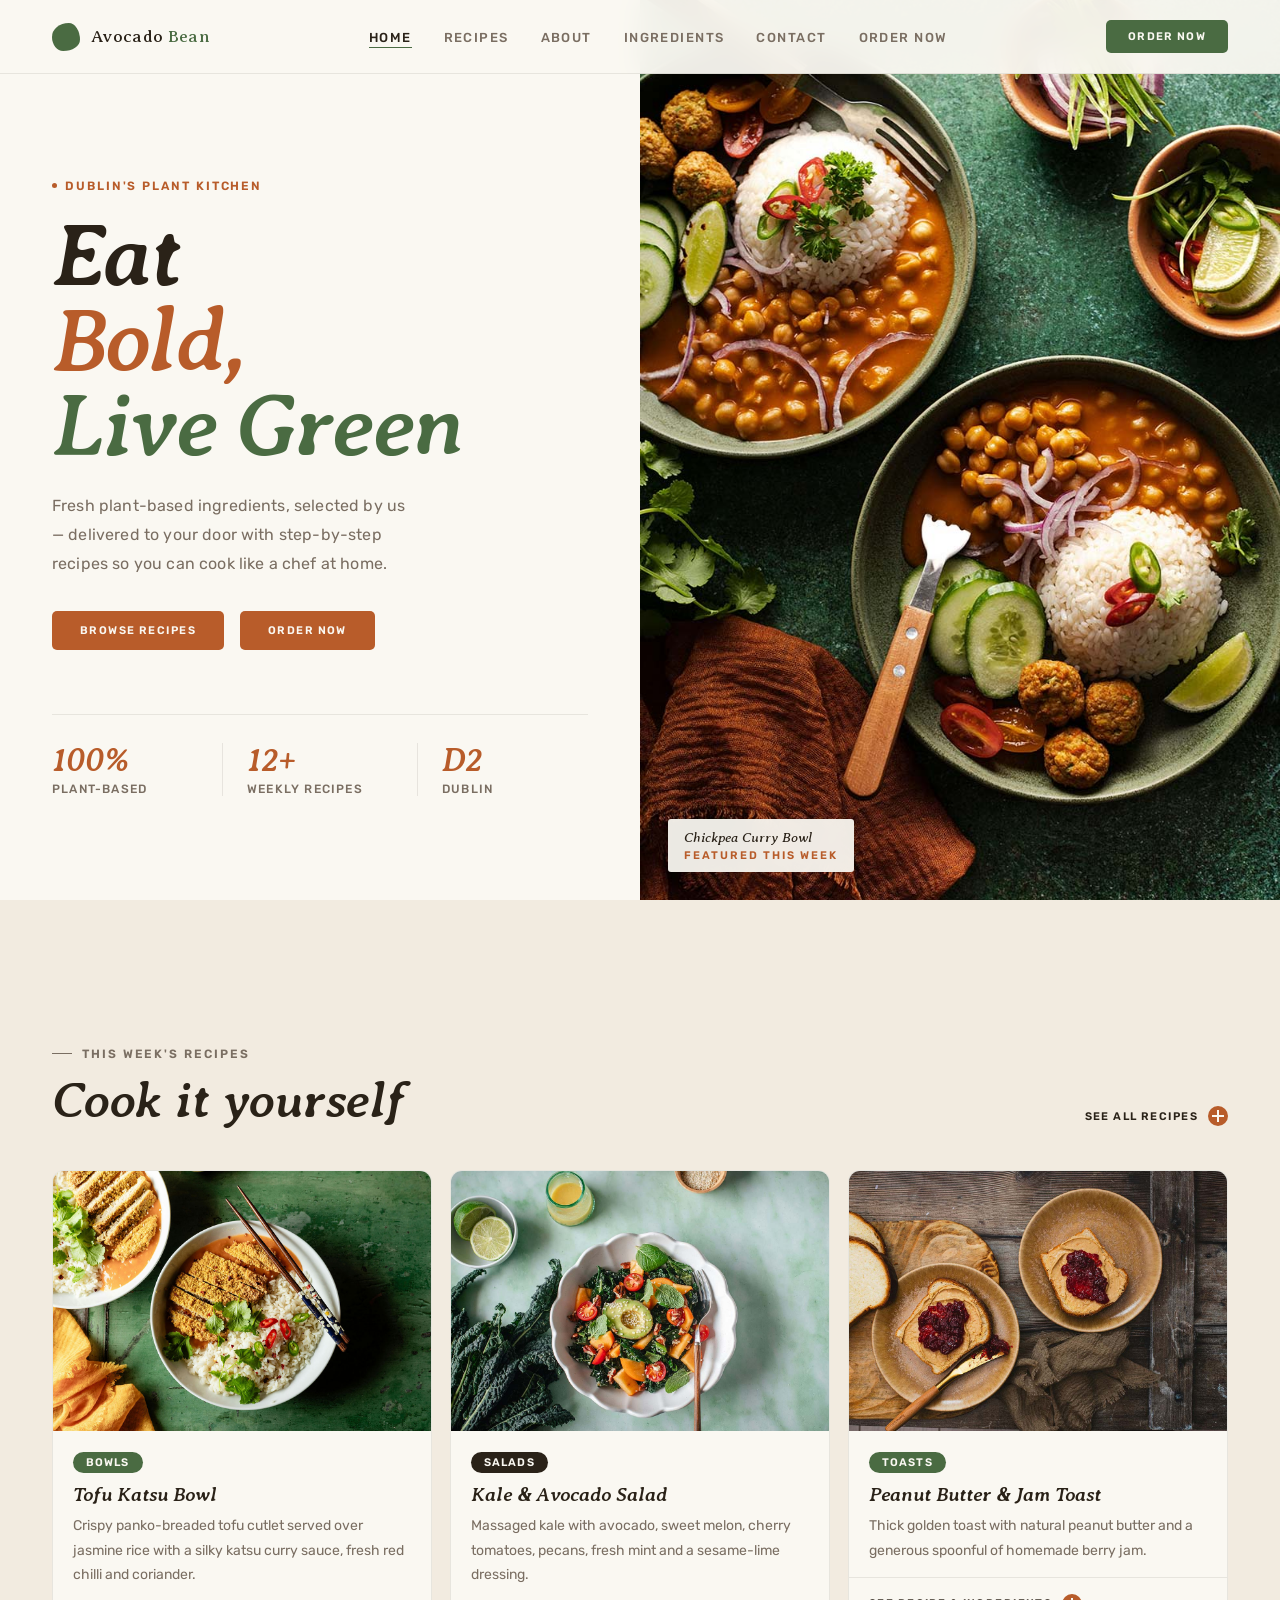
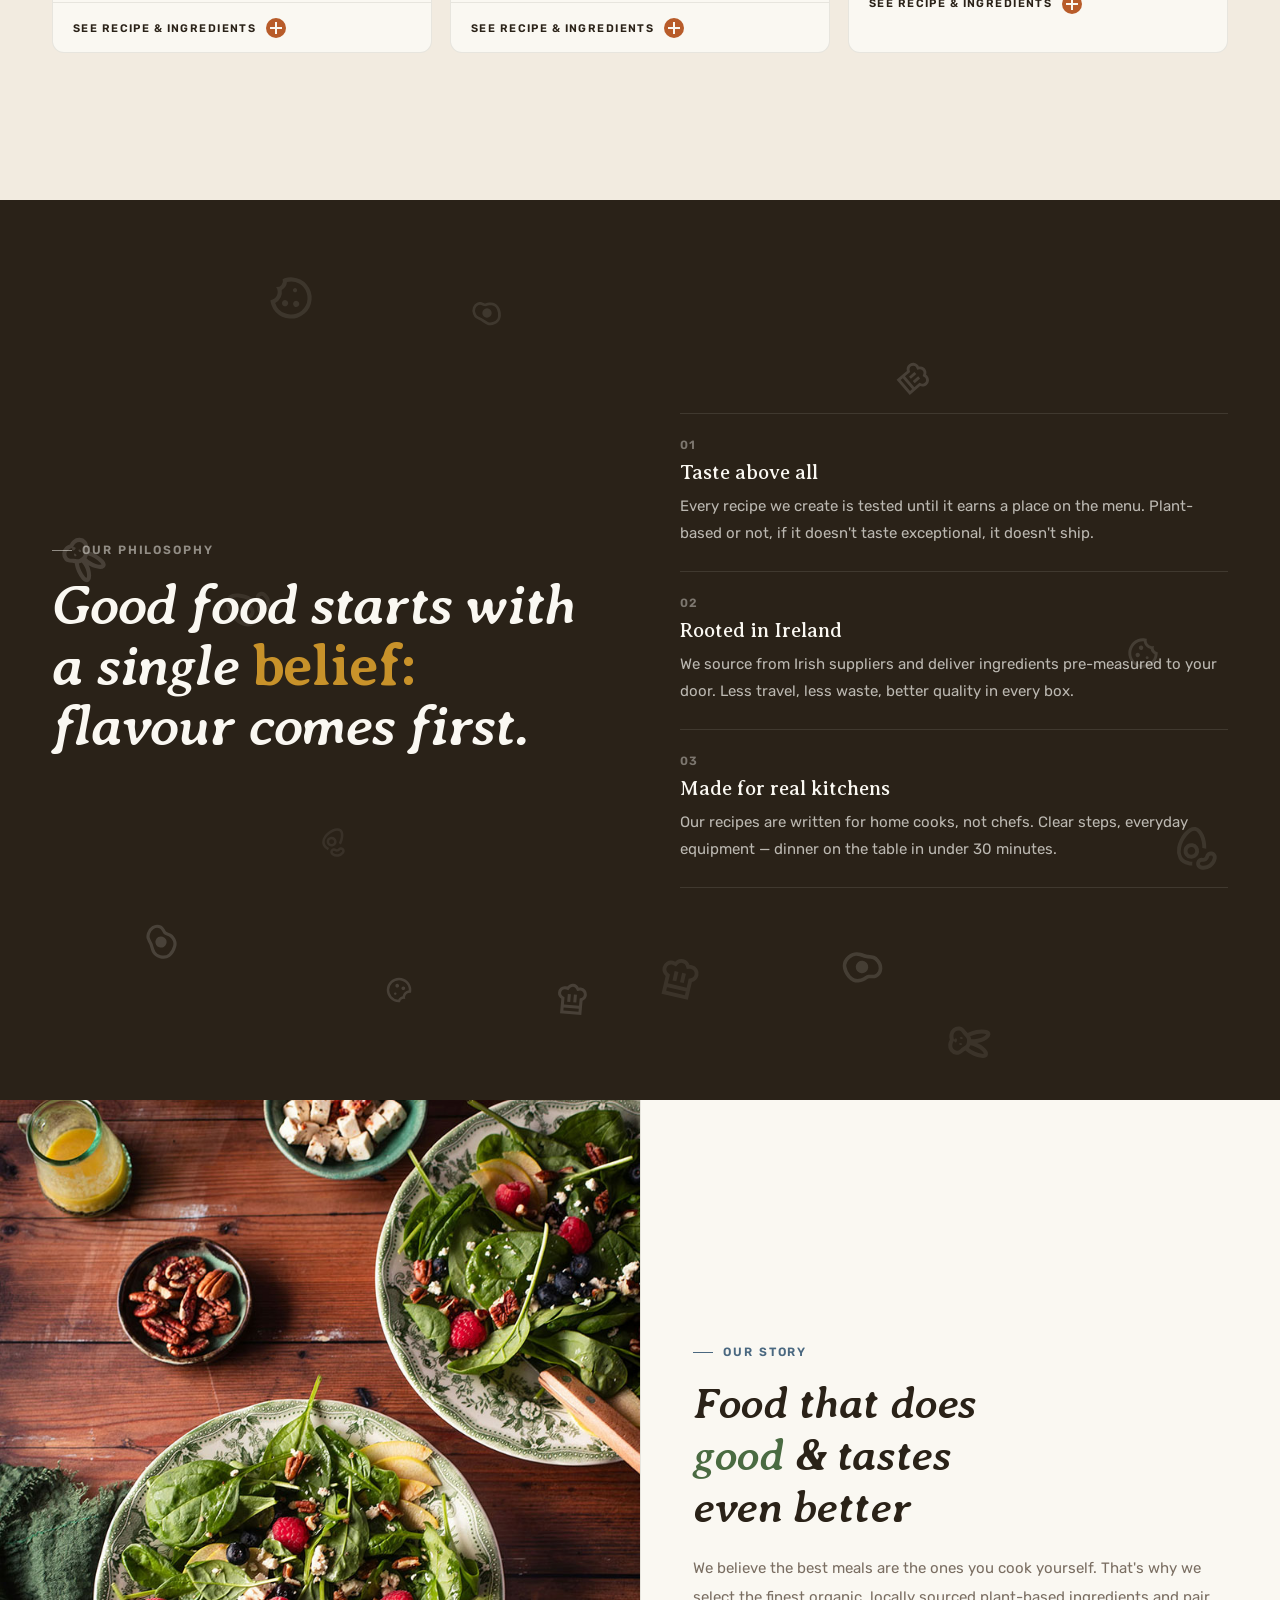
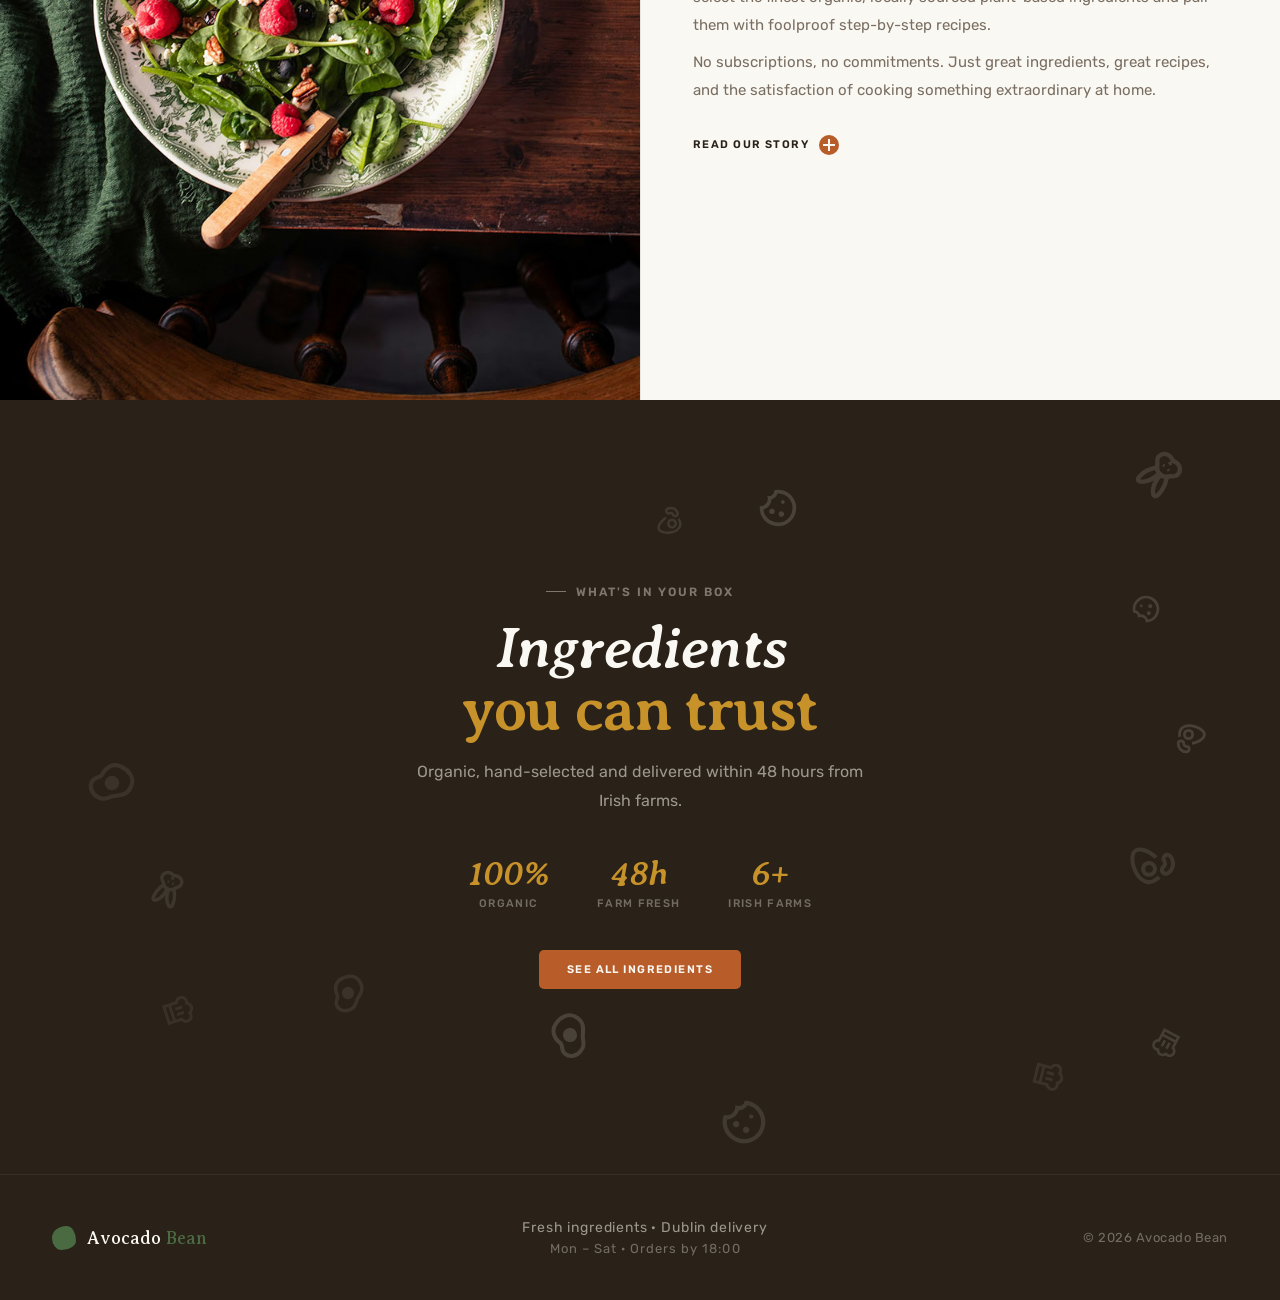
==== commit 1400be1f: "refactor: enhance mobile navigation styles and update "Order Now" button class" ====
--- a/index.html
+++ b/index.html
@@ -56,7 +56,7 @@
         </ul>
 
 
-        <a href="pages/order.html" class="nav-cta-button">Order Now</a>
+        <a href="pages/order.html" class="nav-cta-wrapper nav-cta-button">Order Now</a>
 
 
         <button class="nav-hamburger" id="nav-hamburger" aria-label="Toggle navigation" aria-expanded="false">
--- a/css/style.css
+++ b/css/style.css
@@ -465,6 +465,18 @@
     border-bottom: none;
   }
 
+  .nav-menu-order-li a {
+    margin-top: 8px;
+    background: var(--green);
+    color: var(--white) !important;
+    text-align: center;
+    border-radius: 5px;
+    border-bottom: none !important;
+    padding: 13px 0 !important;
+    font-weight: 600;
+    letter-spacing: 0.12em;
+  }
+
   .site-footer {
     flex-direction: column;
     gap: 24px;
